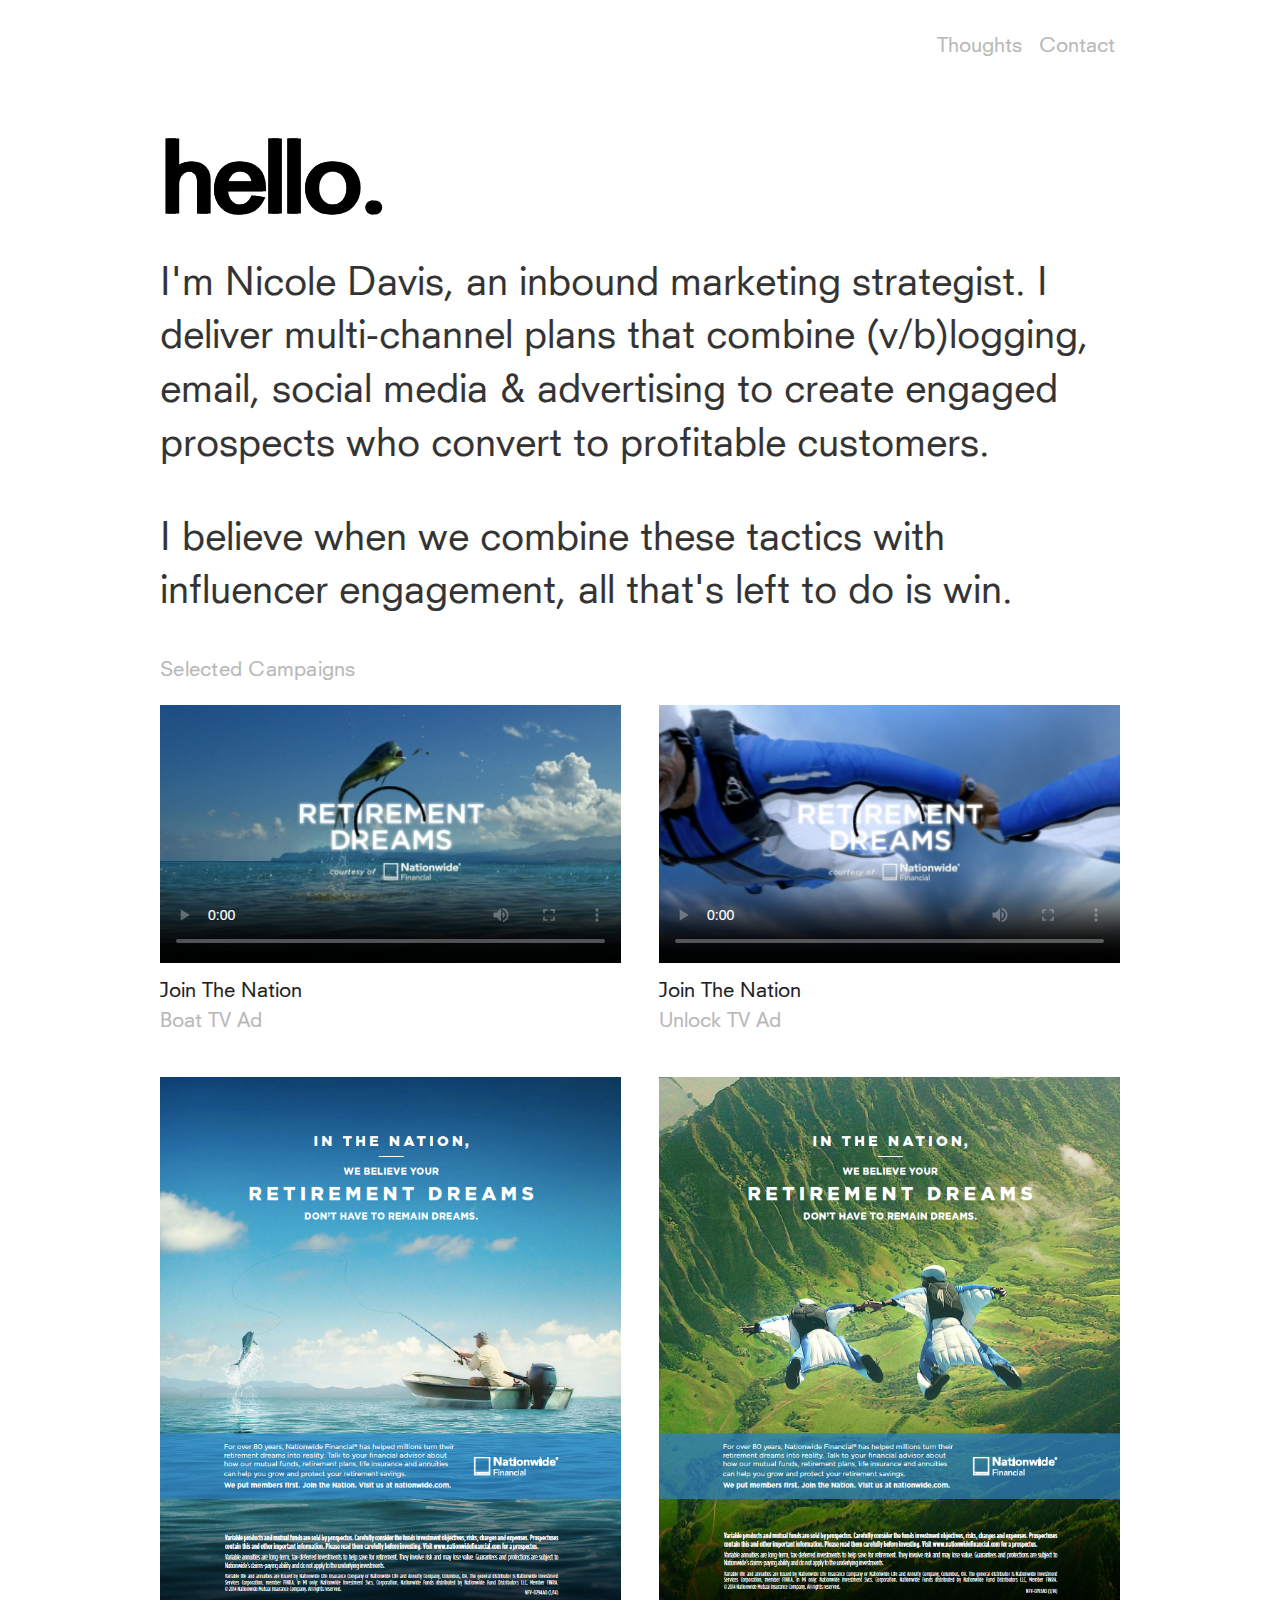
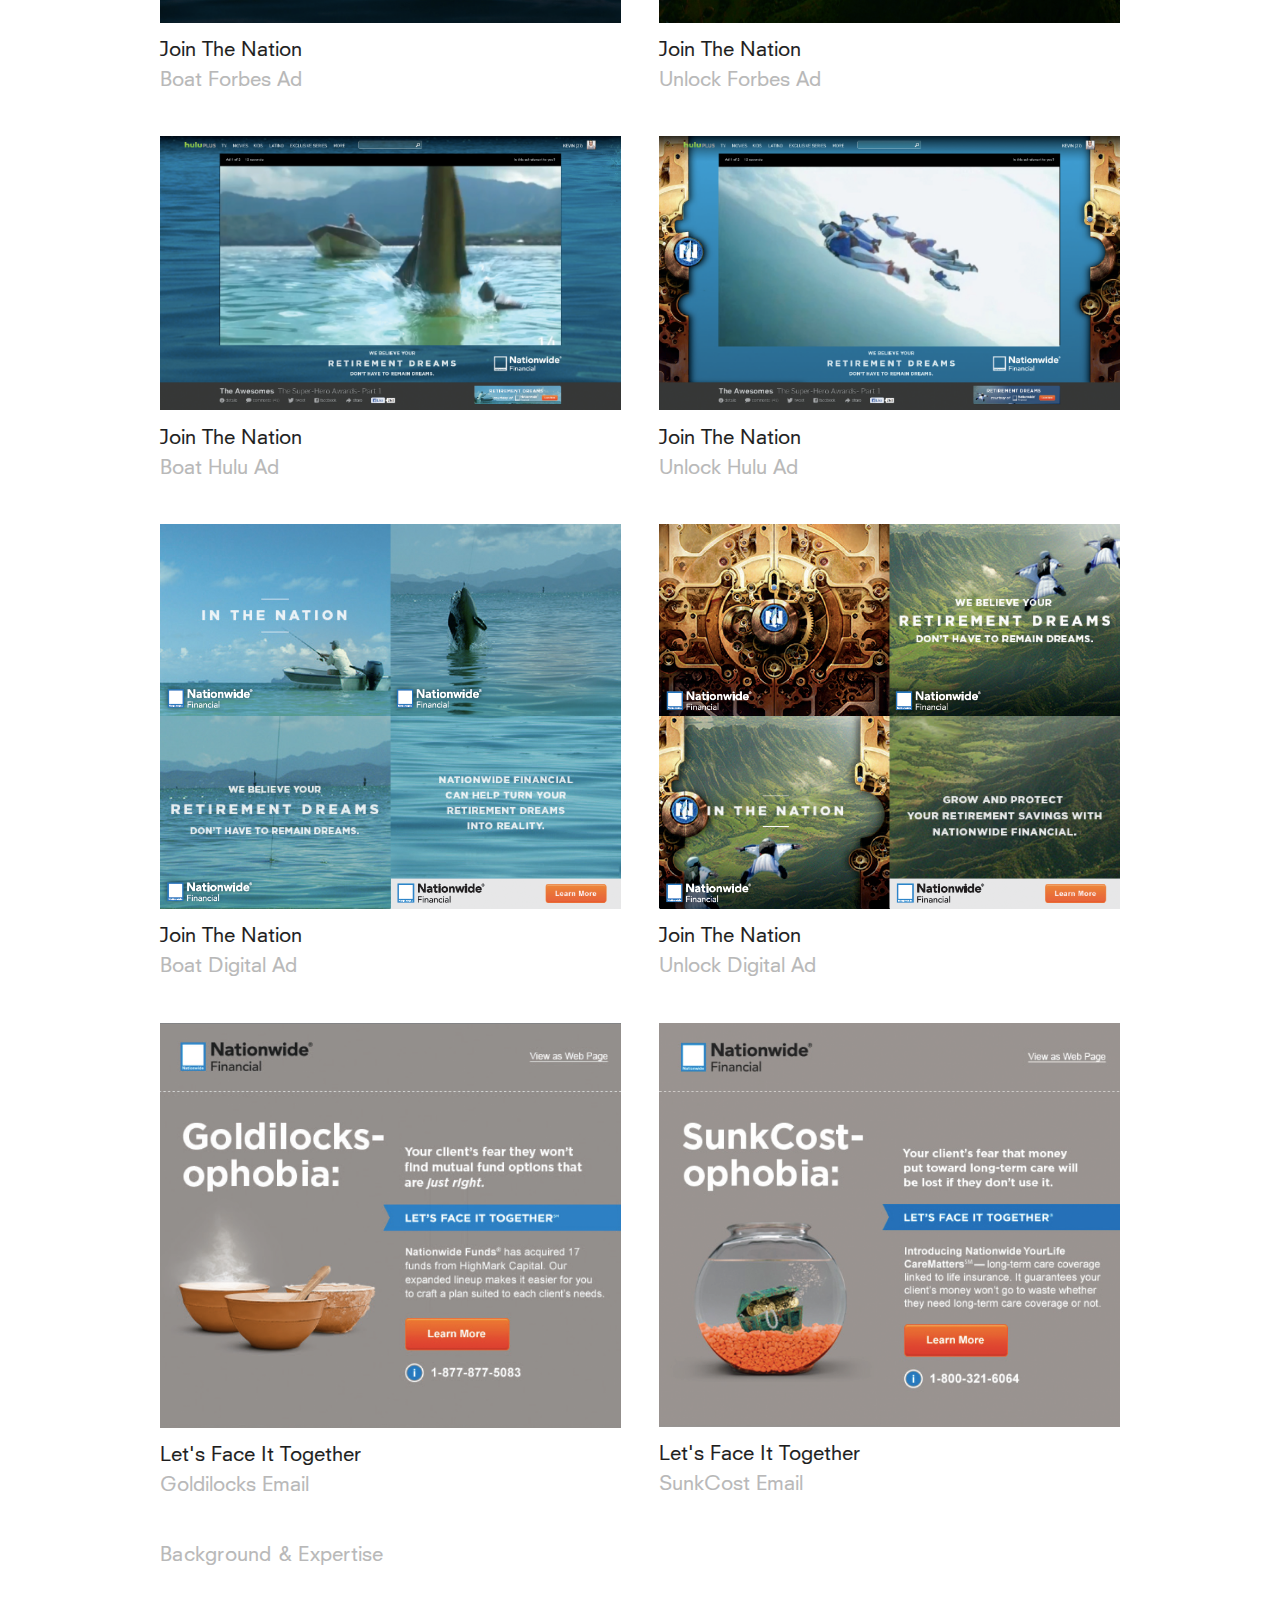
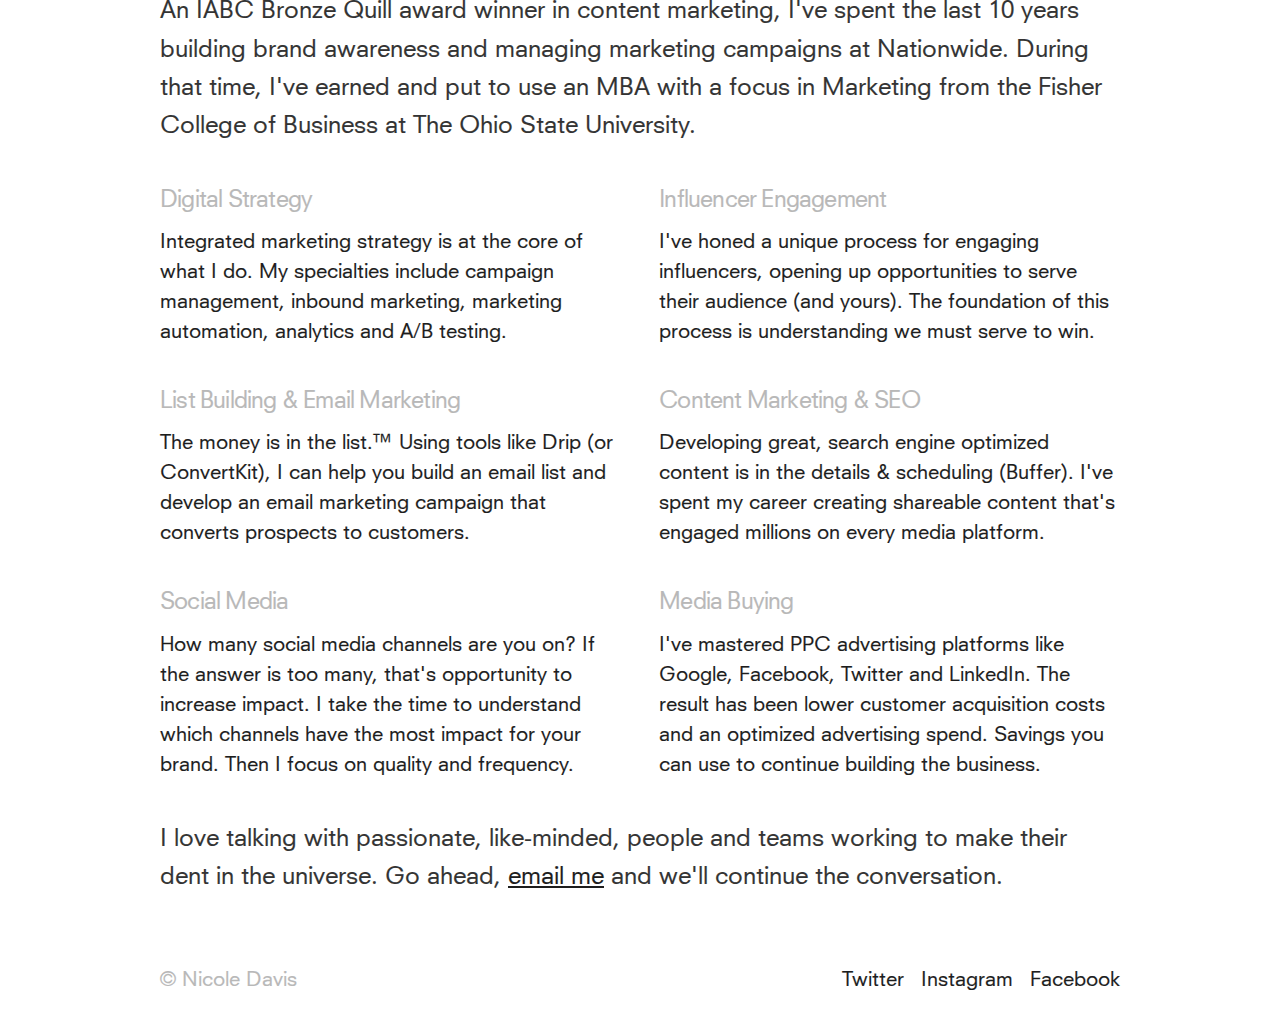
==== index.html @ c943b838 "refactor" ====
<!DOCTYPE html>
<html lang="en">
<head>
  <meta charset="utf-8">
  <title>Inbound Marketing Strategist</title>
  <meta name="description" content="Inbound Marketing Specialist">
  <meta name="author" content="Nicole Davis">

  <meta name="viewport" content="width=device-width, initial-scale=1">

  <link rel="stylesheet" href="css/normalize.css">
  <link rel="stylesheet" href="css/skeleton.css">
  <link rel="stylesheet" href="css/custom.css">

  <link rel="icon" type="image/png" href="images/favicon.png">
</head>
<body>
  <header>
    <div class="container">
      <div class="row">
        <div class="eleven column">
            <ul>
              <li><a href="https://medium.com/@nicolefdavis" target="_blank">Thoughts</a></li>
              <li><a href="mailto:nicolefthomas@gmail.com?subject=Hello Nicole">Contact</a></li>
            </ul>
        </div>
      </div>
    </div>
  </header>

  <section class="hero">
    <div class="container">
      <div class="row">
        <div class="eleven column">
            <h1>hello.</h1>

            <p>I'm Nicole Davis, an inbound marketing strategist. I deliver multi-channel plans that combine (v/b)logging, email, social media & advertising to create engaged prospects who convert to profitable customers.</p>

            <p>I believe when we combine these tactics with influencer engagement, all that's left to do is win.</p>
        </div>
      </div>
    </div>
  </section>

  <section class="projects categories">
    <div class="container">
      <div class="row">
        <h2>Selected Campaigns</h2>

        <ul>
          <li class="one-half column category">
            <video class="u-max-full-width" controls poster="images/boat-15-hd-poster.png">
              <source src="images/boat-15-hd.mp4" type="video/mp4">
            </video>
            <span class="entity">Join The Nation</span>
            <span class="description">Boat TV Ad</span>
          </li>

          <li class="one-half column category">
            <video class="u-max-full-width" controls poster="images/unlock-30-hd-poster.png">
              <source src="images/unlock-30-hd.mp4" type="video/mp4">
            </video>
            <span class="entity">Join The Nation</span>
            <span class="description">Unlock TV Ad</span>
          </li>

          <li class="one-half column category" style="margin-left: 0;">
            <img class="u-max-full-width" src="images/boat-email.png"/>
            <span class="entity">Join The Nation</span>
            <span class="description">Boat Forbes Ad</span>
          </li>

          <li class="one-half column category">
            <img class="u-max-full-width" src="images/unlock-email.png"/>
            <span class="entity">Join The Nation</span>
            <span class="description">Unlock Forbes Ad</span>
          </li>

          <li class="one-half column category" style="margin-left: 0;">
            <img class="u-max-full-width" src="images/boat-hulu-skin.png"/>
            <span class="entity">Join The Nation</span>
            <span class="description">Boat Hulu Ad</span>
          </li>

          <li class="one-half column category">
            <img class="u-max-full-width" src="images/unlock-hulu-skin.png"/>
            <span class="entity">Join The Nation</span>
            <span class="description">Unlock Hulu Ad</span>
          </li>

          <li class="one-half column category" style="margin-left: 0;">
            <img class="u-max-full-width" src="images/boat-standard-digital.png"/>
            <span class="entity">Join The Nation</span>
            <span class="description">Boat Digital Ad</span>
          </li>

          <li class="one-half column category">
            <img class="u-max-full-width" src="images/unlock-standard-digital.png"/>
            <span class="entity">Join The Nation</span>
            <span class="description">Unlock Digital Ad</span>
          </li>

          <li class="one-half column category" style="margin-left: 0;">
            <img class="u-max-full-width" src="images/goldilocks-ophobia-email.png"/>
            <span class="entity">Let's Face It Together</span>
            <span class="description">Goldilocks Email</span>
          </li>

          <li class="one-half column category">
            <img class="u-max-full-width" src="images/sunkcost-ophobia-email.png"/>
            <span class="entity">Let's Face It Together</span>
            <span class="description">SunkCost Email</span>
          </li>
        </ul>
      </div>
    </div>
  </section>

  <section class="expertise">
    <div class="container">
      <div class="row background">
        <div class="eleven column">
          <h2>Background & Expertise</h2>
          <p>An IABC Bronze Quill award winner in content marketing, I've spent the last 10 years building brand awareness and managing marketing campaigns at Nationwide.
          During that time, I've earned and put to use an MBA with a focus in Marketing from the Fisher College of Business at The Ohio State University.</p>
        </div>
      </div>

      <div class="row">
        <div class="one-half column value">
          <h5 class="value-heading">Digital Strategy</h5>
          <p class="value-description">Integrated marketing strategy is at the core of what I do. My specialties include campaign management, inbound marketing, marketing automation, analytics and A/B testing.</p>
        </div>
        <div class="one-half column value">
          <h5 class="value-heading">Influencer Engagement</h5>
          <p class="value-description">I've honed a unique process for engaging influencers, opening up opportunities to serve their audience (and yours). The foundation of this process is understanding we must serve to win.</p>
        </div>
      </div>

      <div class="row">
        <div class="one-half column value">
          <h5 class="value-heading">List Building & Email Marketing</h5>
          <p class="value-description">The money is in the list.™ Using tools like  Drip (or ConvertKit), I can help you build an email list and develop an email marketing campaign that converts prospects to customers.</p>
        </div>
        <div class="one-half column value">
          <h5 class="value-heading">Content Marketing & SEO</h5>
          <p class="value-description">Developing great, search engine optimized content is in the details & scheduling (Buffer). I've spent my career creating shareable content that's engaged millions on every media platform.</p>
        </div>
      </div>

      <div class="row">
        <div class="one-half column value">
          <h5 class="value-heading">Social Media</h5>
          <p class="value-description">How many social media channels are you on? If the answer is too many, that's opportunity to increase impact. I take the time to understand which channels have the most impact for your brand. Then I focus on quality and frequency.</p>
        </div>
        <div class="one-half column value">
          <h5 class="value-heading">Media Buying</h5>
          <p class="value-description">I've mastered PPC advertising platforms like Google, Facebook, Twitter and LinkedIn. The result has been lower customer acquisition costs and an optimized advertising spend. Savings you can use to continue building the business.</p>
        </div>
      </div>

      <div class="row">
        <div class="eleven column">
          <p>I love talking with passionate, like-minded, people and teams working to make their dent in the universe.
          Go ahead, <a href="mailto:nicolefthomas@gmail.com?subject=Hello Nicole">email me</a> and we'll continue the conversation.</p>
        </div>
      </div>
    </div>
  </section>

  <footer>
    <div class="container">
      <div class="row">
        <div class="eleven column">
          <ul class="social">
            <li><a href="https://twitter.com/nicolefdavis" target="_blank">Twitter</a></li>
            <li><a href="https://www.instagram.com/nicolefdavis" target="_blank">Instagram</a></li>
            <li><a href="https://www.facebook.com/nicfdavis" target="_blank">Facebook</a></li>
            <li class="copyright">© Nicole Davis</li>
          </ul>
        </div>
      </div>
    </div>
  </footer>

  <script type='text/javascript'> var _d_site = _d_site || 'B40E96A6BDC619F9137E4A64'; </script>
  <script src='//widget.privy.com/assets/widget.js'></script>
</body>
</html>
---- css/skeleton.css ----
/*
* Skeleton V2.0.4
* Copyright 2014, Dave Gamache
* www.getskeleton.com
* Free to use under the MIT license.
* http://www.opensource.org/licenses/mit-license.php
* 12/29/2014
*/


/* Table of contents
––––––––––––––––––––––––––––––––––––––––––––––––––
- Grid
- Base Styles
- Typography
- Links
- Buttons
- Forms
- Lists
- Code
- Tables
- Spacing
- Utilities
- Clearing
- Media Queries
*/


/* Grid
–––––––––––––––––––––––––––––––––––––––––––––––––– */
.container {
  position: relative;
  width: 100%;
  max-width: 960px;
  margin: 0 auto;
  padding: 0 20px;
  box-sizing: border-box; }
.column,
.columns {
  width: 100%;
  float: left;
  box-sizing: border-box; }

/* For devices larger than 400px */
@media (min-width: 400px) {
  .container {
    width: 85%;
    padding: 0; }
}

/* For devices larger than 550px */
@media (min-width: 550px) {
  .container {
    width: 80%; }
  .column,
  .columns {
    margin-left: 4%; }
  .column:first-child,
  .columns:first-child {
    margin-left: 0; }

  .one.column,
  .one.columns                    { width: 4.66666666667%; }
  .two.columns                    { width: 13.3333333333%; }
  .three.columns                  { width: 22%;            }
  .four.columns                   { width: 30.6666666667%; }
  .five.columns                   { width: 39.3333333333%; }
  .six.columns                    { width: 48%;            }
  .seven.columns                  { width: 56.6666666667%; }
  .eight.columns                  { width: 65.3333333333%; }
  .nine.columns                   { width: 74.0%;          }
  .ten.columns                    { width: 82.6666666667%; }
  .eleven.columns                 { width: 91.3333333333%; }
  .twelve.columns                 { width: 100%; margin-left: 0; }

  .one-third.column               { width: 30.6666666667%; }
  .two-thirds.column              { width: 65.3333333333%; }

  .one-half.column                { width: 48%; }

  /* Offsets */
  .offset-by-one.column,
  .offset-by-one.columns          { margin-left: 8.66666666667%; }
  .offset-by-two.column,
  .offset-by-two.columns          { margin-left: 17.3333333333%; }
  .offset-by-three.column,
  .offset-by-three.columns        { margin-left: 26%;            }
  .offset-by-four.column,
  .offset-by-four.columns         { margin-left: 34.6666666667%; }
  .offset-by-five.column,
  .offset-by-five.columns         { margin-left: 43.3333333333%; }
  .offset-by-six.column,
  .offset-by-six.columns          { margin-left: 52%;            }
  .offset-by-seven.column,
  .offset-by-seven.columns        { margin-left: 60.6666666667%; }
  .offset-by-eight.column,
  .offset-by-eight.columns        { margin-left: 69.3333333333%; }
  .offset-by-nine.column,
  .offset-by-nine.columns         { margin-left: 78.0%;          }
  .offset-by-ten.column,
  .offset-by-ten.columns          { margin-left: 86.6666666667%; }
  .offset-by-eleven.column,
  .offset-by-eleven.columns       { margin-left: 95.3333333333%; }

  .offset-by-one-third.column,
  .offset-by-one-third.columns    { margin-left: 34.6666666667%; }
  .offset-by-two-thirds.column,
  .offset-by-two-thirds.columns   { margin-left: 69.3333333333%; }

  .offset-by-one-half.column,
  .offset-by-one-half.columns     { margin-left: 52%; }

}


/* Base Styles
–––––––––––––––––––––––––––––––––––––––––––––––––– */
/* NOTE
html is set to 62.5% so that all the REM measurements throughout Skeleton
are based on 10px sizing. So basically 1.5rem = 15px :) */
html {
  font-size: 62.5%; }
body {
  font-size: 1.5em; /* currently ems cause chrome bug misinterpreting rems on body element */
  line-height: 1.6;
  font-weight: 400;
  font-family: "Raleway", "HelveticaNeue", "Helvetica Neue", Helvetica, Arial, sans-serif;
  color: #222; }


/* Typography
–––––––––––––––––––––––––––––––––––––––––––––––––– */
h1, h2, h3, h4, h5, h6 {
  margin-top: 0;
  margin-bottom: 2rem;
  font-weight: 300; }
h1 { font-size: 4.0rem; line-height: 1.2;  letter-spacing: -.1rem;}
h2 { font-size: 3.6rem; line-height: 1.25; letter-spacing: -.1rem; }
h3 { font-size: 3.0rem; line-height: 1.3;  letter-spacing: -.1rem; }
h4 { font-size: 2.4rem; line-height: 1.35; letter-spacing: -.08rem; }
h5 { font-size: 1.8rem; line-height: 1.5;  letter-spacing: -.05rem; }
h6 { font-size: 1.5rem; line-height: 1.6;  letter-spacing: 0; }

/* Larger than phablet */
@media (min-width: 550px) {
  h1 { font-size: 5.0rem; }
  h2 { font-size: 4.2rem; }
  h3 { font-size: 3.6rem; }
  h4 { font-size: 3.0rem; }
  h5 { font-size: 2.4rem; }
  h6 { font-size: 1.5rem; }
}

p {
  margin-top: 0; }


/* Links
–––––––––––––––––––––––––––––––––––––––––––––––––– */
a {
  color: #1EAEDB; }
a:hover {
  color: #0FA0CE; }


/* Buttons
–––––––––––––––––––––––––––––––––––––––––––––––––– */
.button,
button,
input[type="submit"],
input[type="reset"],
input[type="button"] {
  display: inline-block;
  height: 38px;
  padding: 0 30px;
  color: #555;
  text-align: center;
  font-size: 11px;
  font-weight: 600;
  line-height: 38px;
  letter-spacing: .1rem;
  text-transform: uppercase;
  text-decoration: none;
  white-space: nowrap;
  background-color: transparent;
  border-radius: 4px;
  border: 1px solid #bbb;
  cursor: pointer;
  box-sizing: border-box; }
.button:hover,
button:hover,
input[type="submit"]:hover,
input[type="reset"]:hover,
input[type="button"]:hover,
.button:focus,
button:focus,
input[type="submit"]:focus,
input[type="reset"]:focus,
input[type="button"]:focus {
  color: #333;
  border-color: #888;
  outline: 0; }
.button.button-primary,
button.button-primary,
input[type="submit"].button-primary,
input[type="reset"].button-primary,
input[type="button"].button-primary {
  color: #FFF;
  background-color: #33C3F0;
  border-color: #33C3F0; }
.button.button-primary:hover,
button.button-primary:hover,
input[type="submit"].button-primary:hover,
input[type="reset"].button-primary:hover,
input[type="button"].button-primary:hover,
.button.button-primary:focus,
button.button-primary:focus,
input[type="submit"].button-primary:focus,
input[type="reset"].button-primary:focus,
input[type="button"].button-primary:focus {
  color: #FFF;
  background-color: #1EAEDB;
  border-color: #1EAEDB; }


/* Forms
–––––––––––––––––––––––––––––––––––––––––––––––––– */
input[type="email"],
input[type="number"],
input[type="search"],
input[type="text"],
input[type="tel"],
input[type="url"],
input[type="password"],
textarea,
select {
  height: 38px;
  padding: 6px 10px; /* The 6px vertically centers text on FF, ignored by Webkit */
  background-color: #fff;
  border: 1px solid #D1D1D1;
  border-radius: 4px;
  box-shadow: none;
  box-sizing: border-box; }
/* Removes awkward default styles on some inputs for iOS */
input[type="email"],
input[type="number"],
input[type="search"],
input[type="text"],
input[type="tel"],
input[type="url"],
input[type="password"],
textarea {
  -webkit-appearance: none;
     -moz-appearance: none;
          appearance: none; }
textarea {
  min-height: 65px;
  padding-top: 6px;
  padding-bottom: 6px; }
input[type="email"]:focus,
input[type="number"]:focus,
input[type="search"]:focus,
input[type="text"]:focus,
input[type="tel"]:focus,
input[type="url"]:focus,
input[type="password"]:focus,
textarea:focus,
select:focus {
  border: 1px solid #33C3F0;
  outline: 0; }
label,
legend {
  display: block;
  margin-bottom: .5rem;
  font-weight: 600; }
fieldset {
  padding: 0;
  border-width: 0; }
input[type="checkbox"],
input[type="radio"] {
  display: inline; }
label > .label-body {
  display: inline-block;
  margin-left: .5rem;
  font-weight: normal; }


/* Lists
–––––––––––––––––––––––––––––––––––––––––––––––––– */
ul {
  list-style: circle inside; }
ol {
  list-style: decimal inside; }
ol, ul {
  padding-left: 0;
  margin-top: 0; }
ul ul,
ul ol,
ol ol,
ol ul {
  margin: 1.5rem 0 1.5rem 3rem;
  font-size: 90%; }
li {
  margin-bottom: 1rem; }


/* Code
–––––––––––––––––––––––––––––––––––––––––––––––––– */
code {
  padding: .2rem .5rem;
  margin: 0 .2rem;
  font-size: 90%;
  white-space: nowrap;
  background: #F1F1F1;
  border: 1px solid #E1E1E1;
  border-radius: 4px; }
pre > code {
  display: block;
  padding: 1rem 1.5rem;
  white-space: pre; }


/* Tables
–––––––––––––––––––––––––––––––––––––––––––––––––– */
th,
td {
  padding: 12px 15px;
  text-align: left;
  border-bottom: 1px solid #E1E1E1; }
th:first-child,
td:first-child {
  padding-left: 0; }
th:last-child,
td:last-child {
  padding-right: 0; }


/* Spacing
–––––––––––––––––––––––––––––––––––––––––––––––––– */
button,
.button {
  margin-bottom: 1rem; }
input,
textarea,
select,
fieldset {
  margin-bottom: 1.5rem; }
pre,
blockquote,
dl,
figure,
table,
p,
ul,
ol,
form {
  margin-bottom: 2.5rem; }


/* Utilities
–––––––––––––––––––––––––––––––––––––––––––––––––– */
.u-full-width {
  width: 100%;
  box-sizing: border-box; }
.u-max-full-width {
  max-width: 100%;
  box-sizing: border-box; }
.u-pull-right {
  float: right; }
.u-pull-left {
  float: left; }


/* Misc
–––––––––––––––––––––––––––––––––––––––––––––––––– */
hr {
  margin-top: 3rem;
  margin-bottom: 3.5rem;
  border-width: 0;
  border-top: 1px solid #E1E1E1; }


/* Clearing
–––––––––––––––––––––––––––––––––––––––––––––––––– */

/* Self Clearing Goodness */
.container:after,
.row:after,
.u-cf {
  content: "";
  display: table;
  clear: both; }


/* Media Queries
–––––––––––––––––––––––––––––––––––––––––––––––––– */
/*
Note: The best way to structure the use of media queries is to create the queries
near the relevant code. For example, if you wanted to change the styles for buttons
on small devices, paste the mobile query code up in the buttons section and style it
there.
*/


/* Larger than mobile */
@media (min-width: 400px) {}

/* Larger than phablet (also point when grid becomes active) */
@media (min-width: 550px) {}

/* Larger than tablet */
@media (min-width: 750px) {}

/* Larger than desktop */
@media (min-width: 1000px) {}

/* Larger than Desktop HD */
@media (min-width: 1200px) {}
---- css/custom.css ----
@font-face {
    font-family:'NeuzeitSLTStd-Book';
    src: url('NeuzeitSLTStd-Book.eot');
    src: url('NeuzeitSLTStd-Book.eot?#iefix') format('embedded-opentype'),
        url('NeuzeitSLTStd-Book.woff') format('woff'),
        url('NeuzeitSLTStd-Book.ttf') format('truetype'),
        url('NeuzeitSLTStd-Book.otf') format('opentype'),
        url('NeuzeitSLTStd-Book.svg#NeuzeitSLTStd-Book') format('svg');
    font-weight: 400;
    font-style: normal;
    font-stretch: normal;
    unicode-range: U+0020-25CA;
}

html {
  font-size: 100%;

  -webkit-font-smoothing: antialiased;
  -webkit-text-stroke: .18px;
}

body {
  font-family: "NeuzeitSLTStd-Book", sans-serif, Helvetica, Arial;
  color: #333;
}

.hero p {
  font-size: 1.6em;
  font-weight: normal;
  line-height: 1.4;
}

.hero h1 {
  margin: 0;
  margin: 0.2em 0;

  font-size: 4em;
  font-weight: bold;
  color: #000;
  text-shadow: 3px 0 0 #000;
}

ul {
  list-style: none;
  padding: 0;
  margin: 0;
}

header {
  text-align: right;
}

header {
  margin: 1em 0;
}

footer {
  margin: 1em 0 1em 0;
}

header ul li,
footer ul li {
  display: inline-block;
  padding: 0 0.25em;
  color: #b8b8b8;
  font-size: 20px;
}

header ul li:first-child {
  padding-left: 0;
}

header a {
  color: #b8b8b8;
  text-decoration: none;
}

footer a {
  color: #1d1d1d;
  text-decoration: none;
}

header a:hover,
footer a:hover {
  color: #1d1d1d;
  text-decoration: none;
}

footer ul.social {
  text-align: right;
}

footer ul.social li.copyright {
  float: left;
  padding-left: 0;
  margin-top: 3.5px;
}

footer ul.social li:first-child {
  padding-left: 0;
}

footer ul.social li:nth-last-child(2) {
  padding-right: 0;
}

.projects {
  color: #1d1d1d;
}

h2 {
  color: #b8b8b8;
  font-size: 20px;
  letter-spacing: 0.25px;
  margin-bottom: 0;
  margin-bottom: 1.2em;
}

.projects li {
  margin-bottom: 1.8em;
}

.projects ul li .entity,
.projects ul li .description {
  font-size: 20px;
  line-height: 30px;
  display: block;
}

.projects ul li .description {
  color: #b8b8b8;
}

.value-heading {
  font-size: 22.5px;
  line-height: 30px;
  font-weight: 500;
  color: #1d1d1d;
  color: #b8b8b8;

  margin-bottom: 0;
  margin-bottom: 0.5em;
}

.value-description {
  font-size: 20px;
  line-height: 30px;
  color: #b8b8b8;
  color: #1d1d1d;
}

.expertise a,
.expertise a:hover {
  color: #1d1d1d;
  text-decoration: underline;
  font: normal;
}

/* tablet */
@media only screen and (max-width : 768px) {
  .hero h1 {
    font-size: 3em;
  }

  .hero p {
    font-size: 1.4em;
  }
}

@media only screen and (max-width : 500px) {
  header,
  footer ul.social {
    text-align: left;
  }
}

/* mobile */
@media only screen and (max-width : 465px) {
  .hero h1 {
    font-size: 2em;
    text-shadow: 1px 0 0 #000;
  }

  .hero p {
    font-size: 1em;
  }

  .expertise p {
    font-size: 0.8em;
  }
}
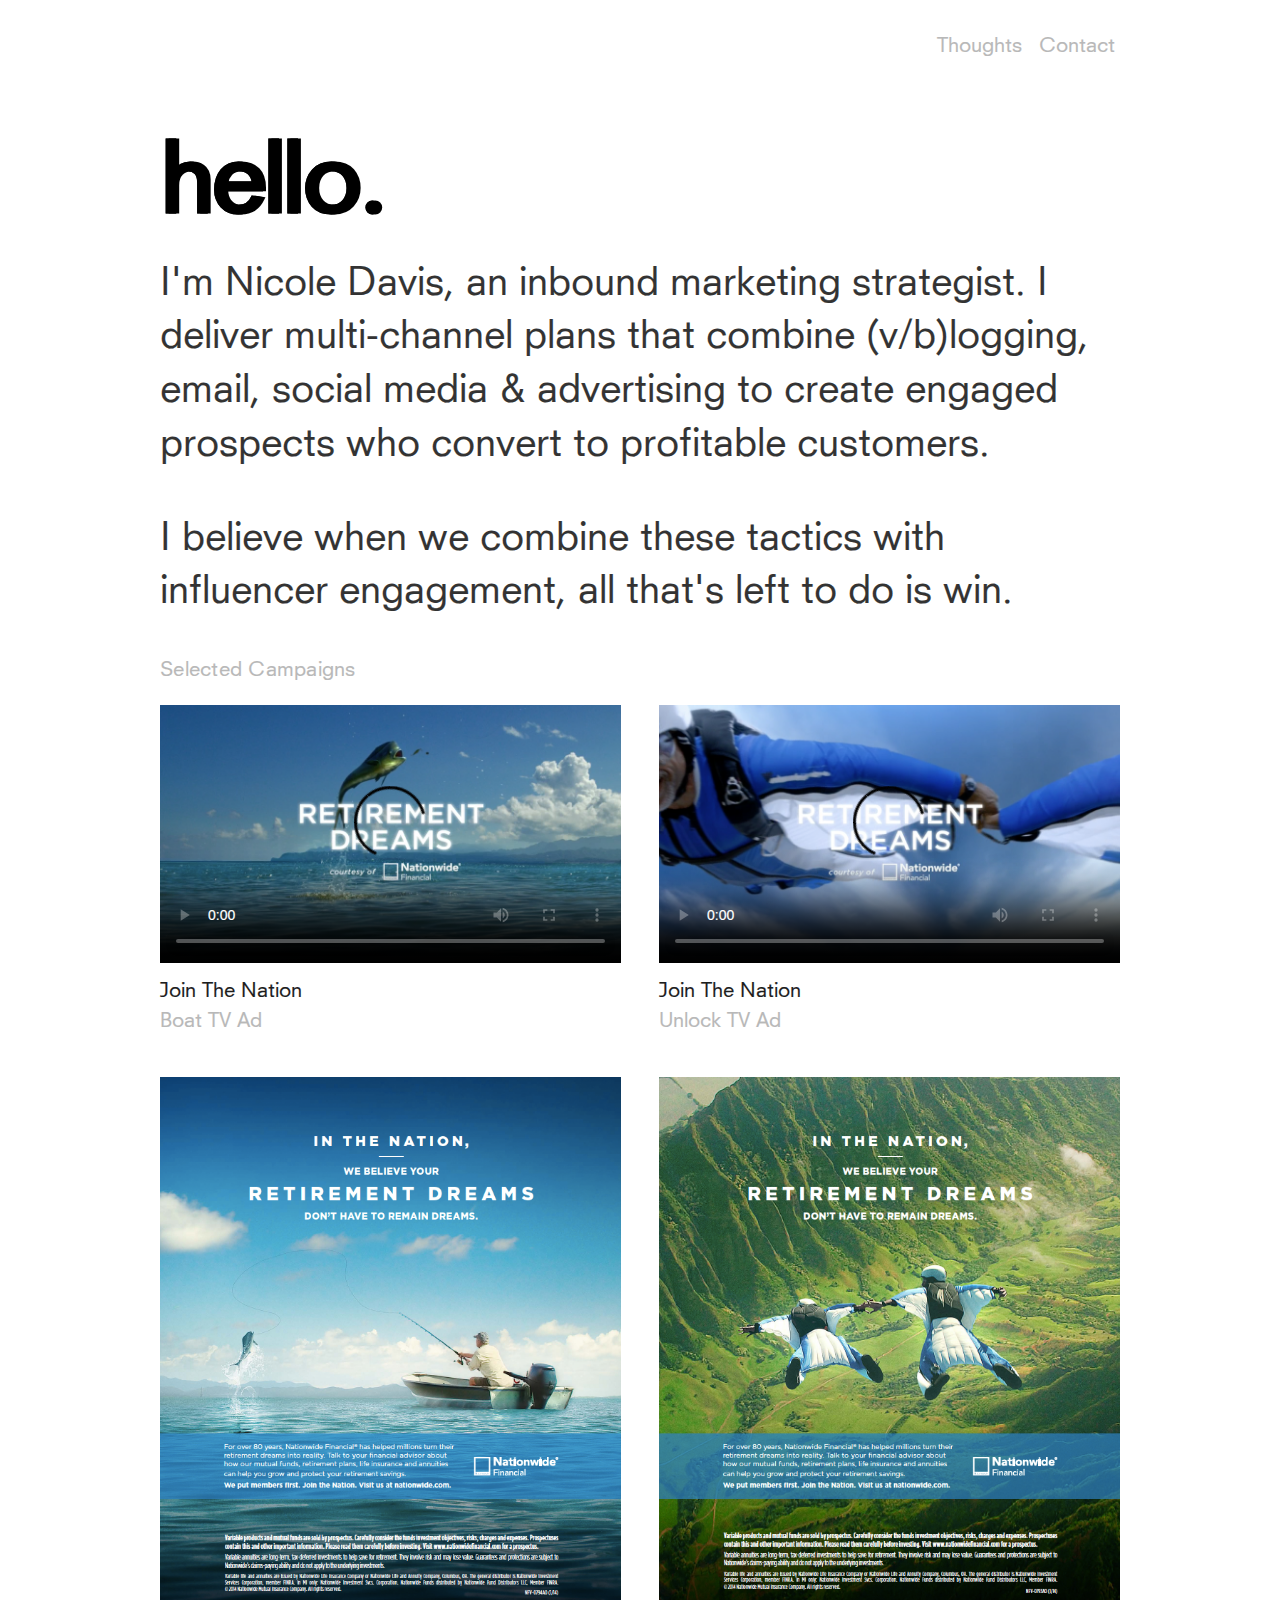
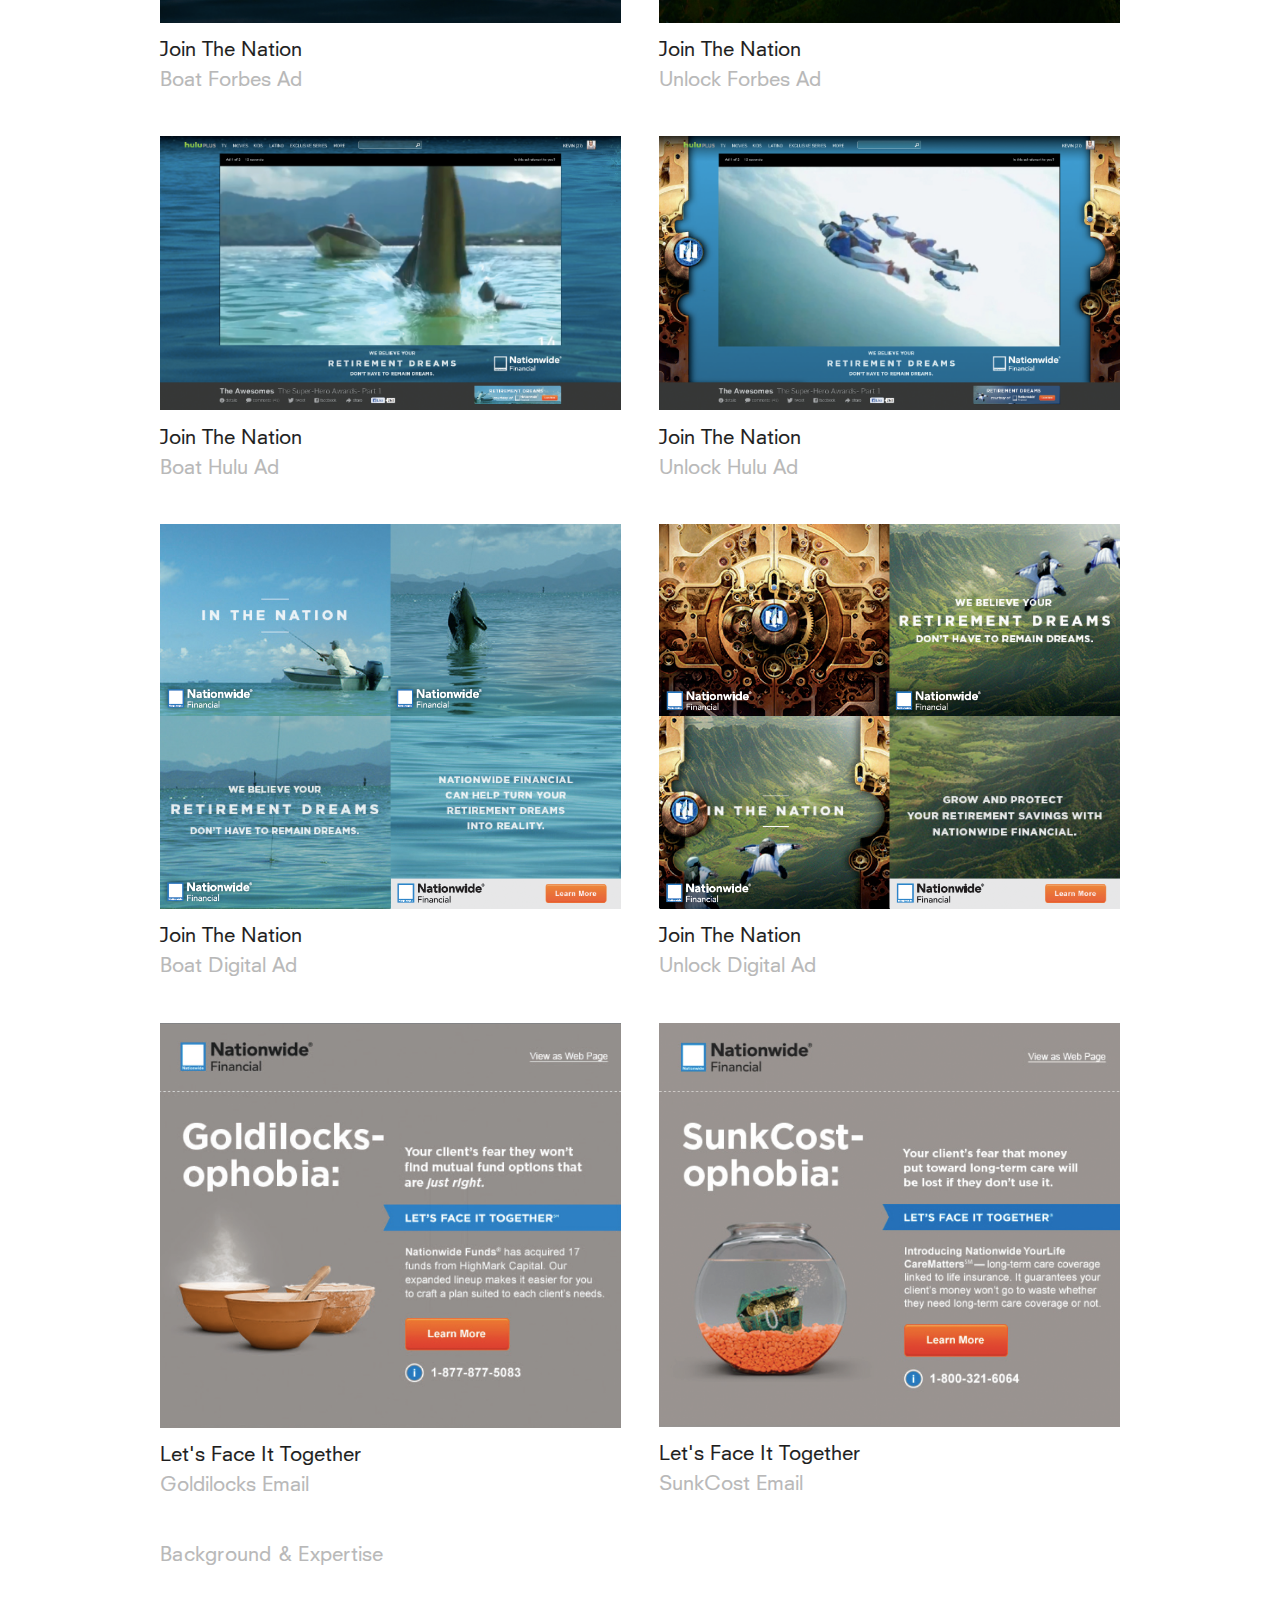
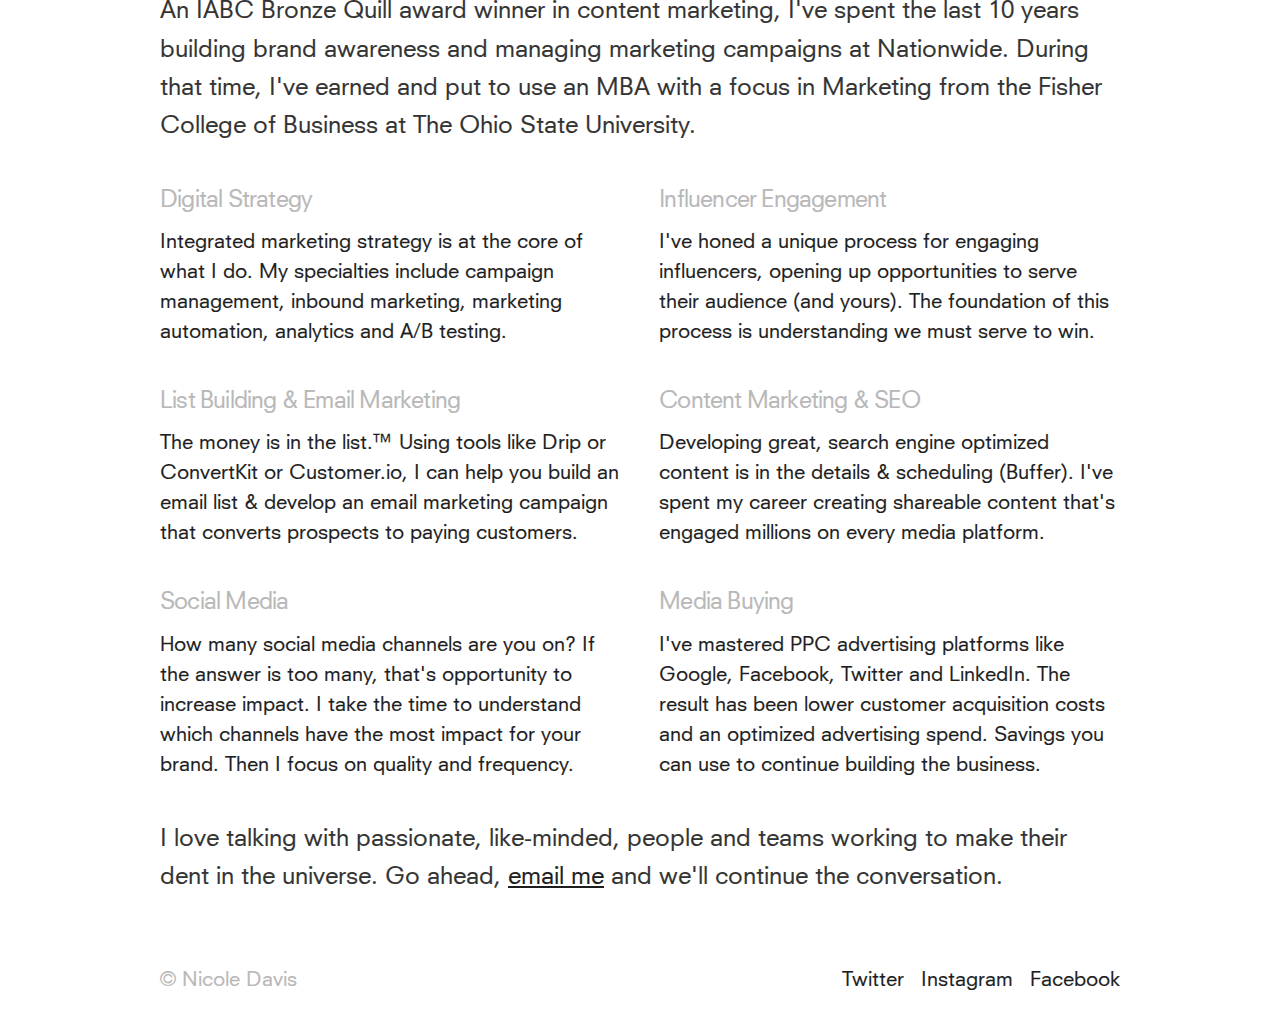
==== commit 7326472b: "update." ====
--- a/index.html
+++ b/index.html
@@ -140,7 +140,7 @@
       <div class="row">
         <div class="one-half column value">
           <h5 class="value-heading">List Building & Email Marketing</h5>
-          <p class="value-description">The money is in the list.™ Using tools like  Drip (or ConvertKit), I can help you build an email list and develop an email marketing campaign that converts prospects to customers.</p>
+          <p class="value-description">The money is in the list.™ Using tools like  Drip or ConvertKit or Customer.io, I can help you build an email list & develop an email marketing campaign that converts prospects to paying customers.</p>
         </div>
         <div class="one-half column value">
           <h5 class="value-heading">Content Marketing & SEO</h5>
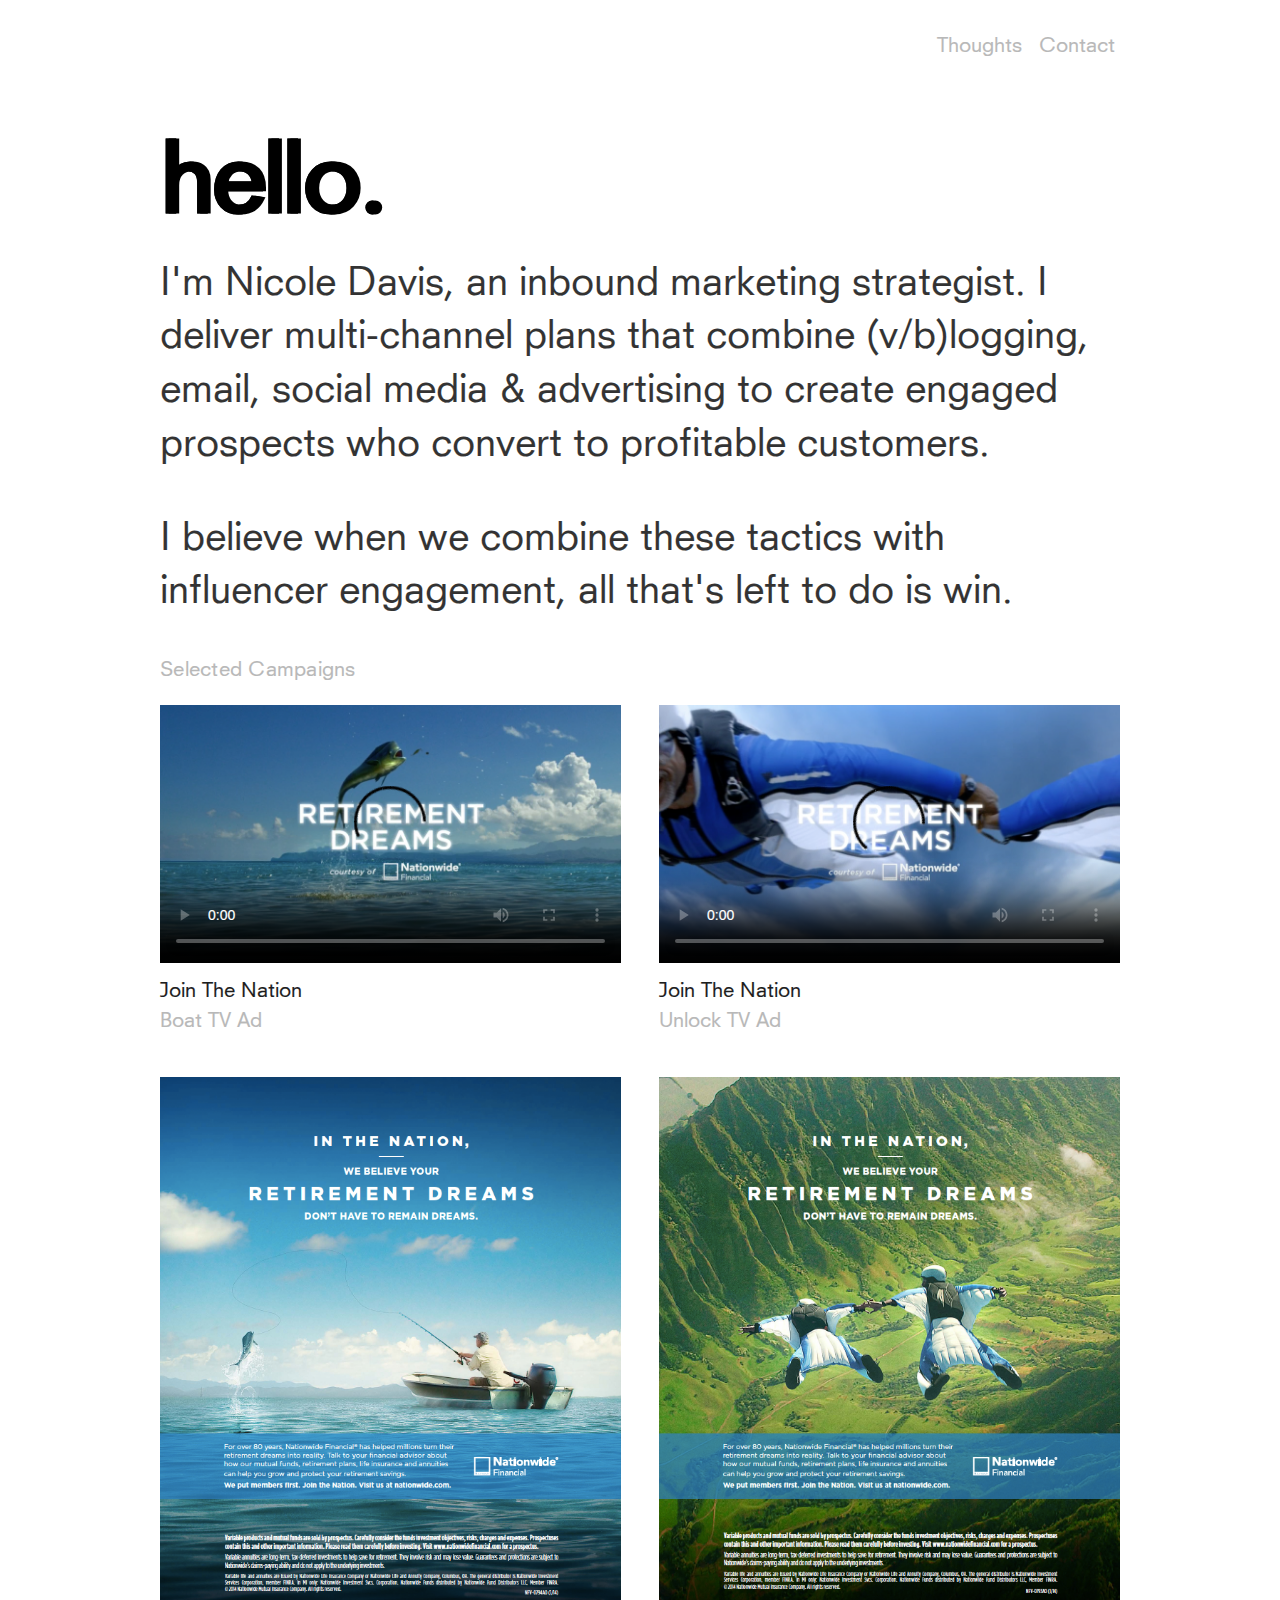
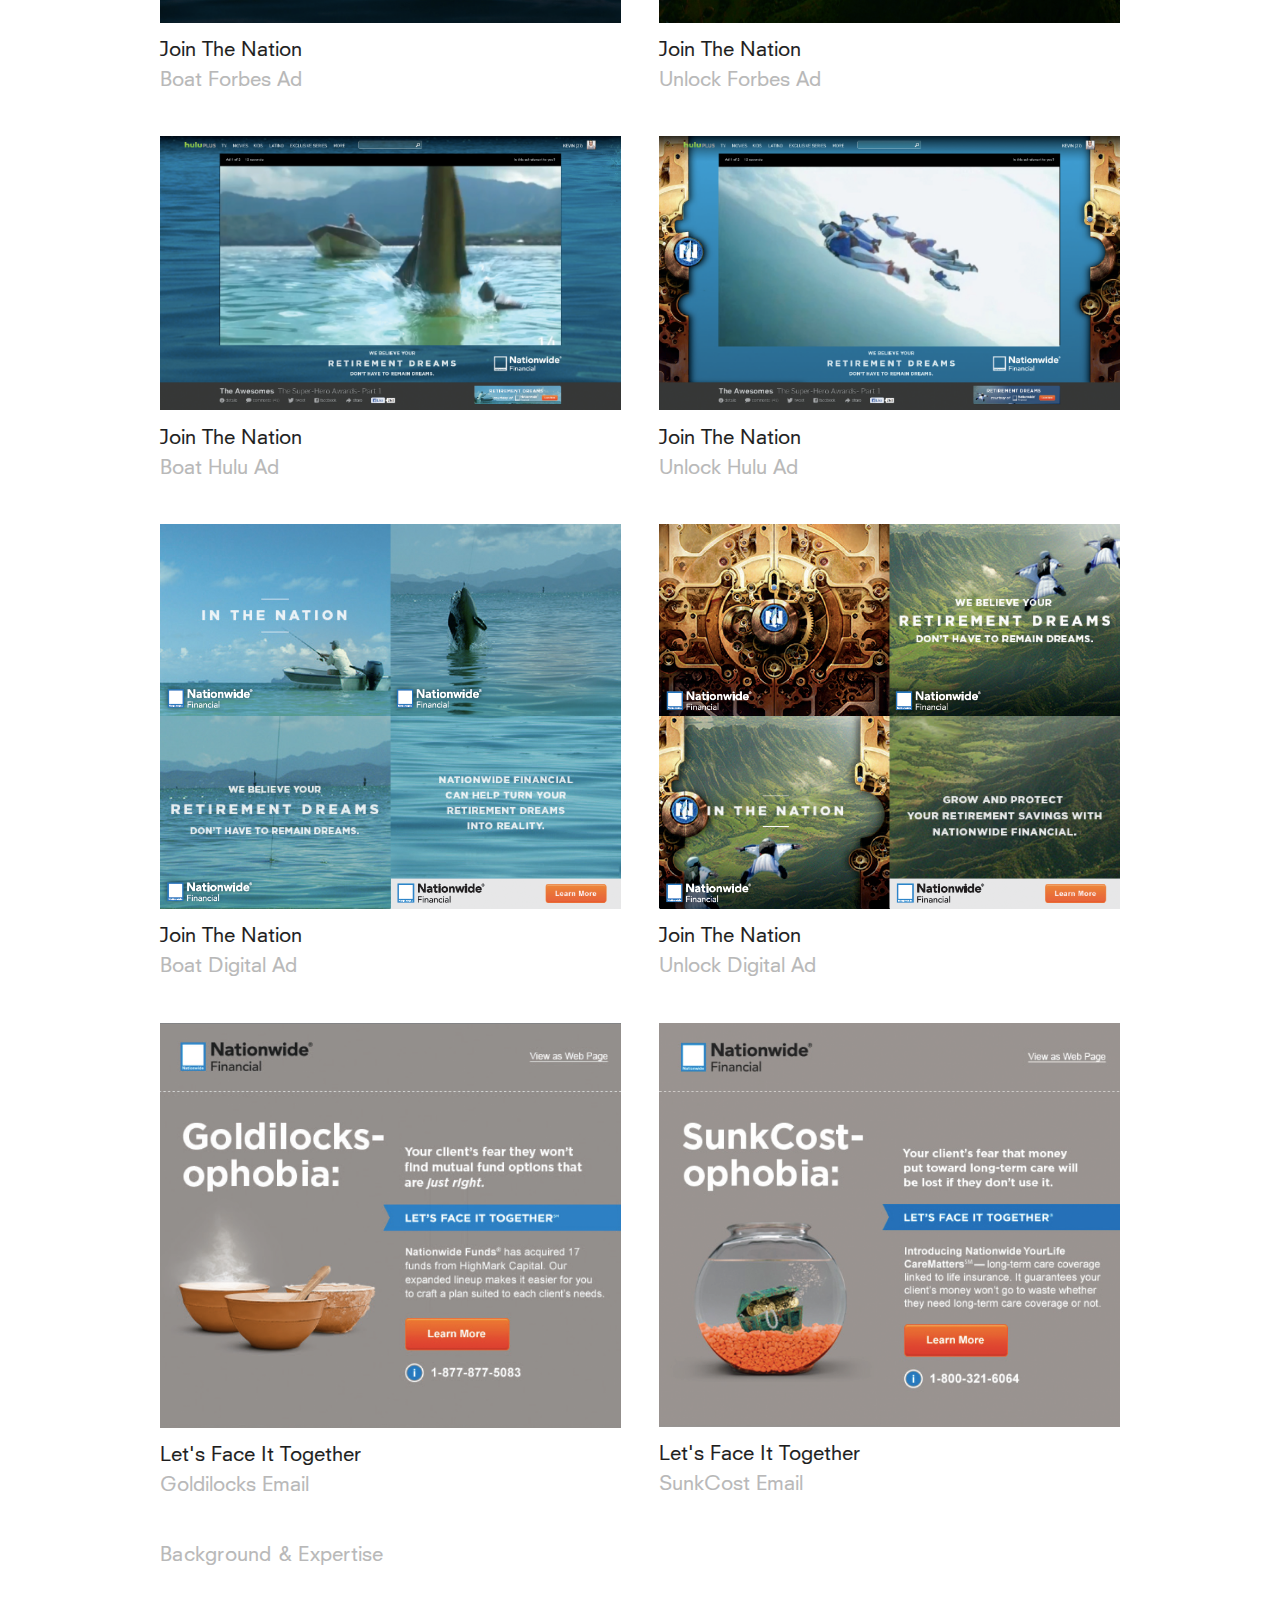
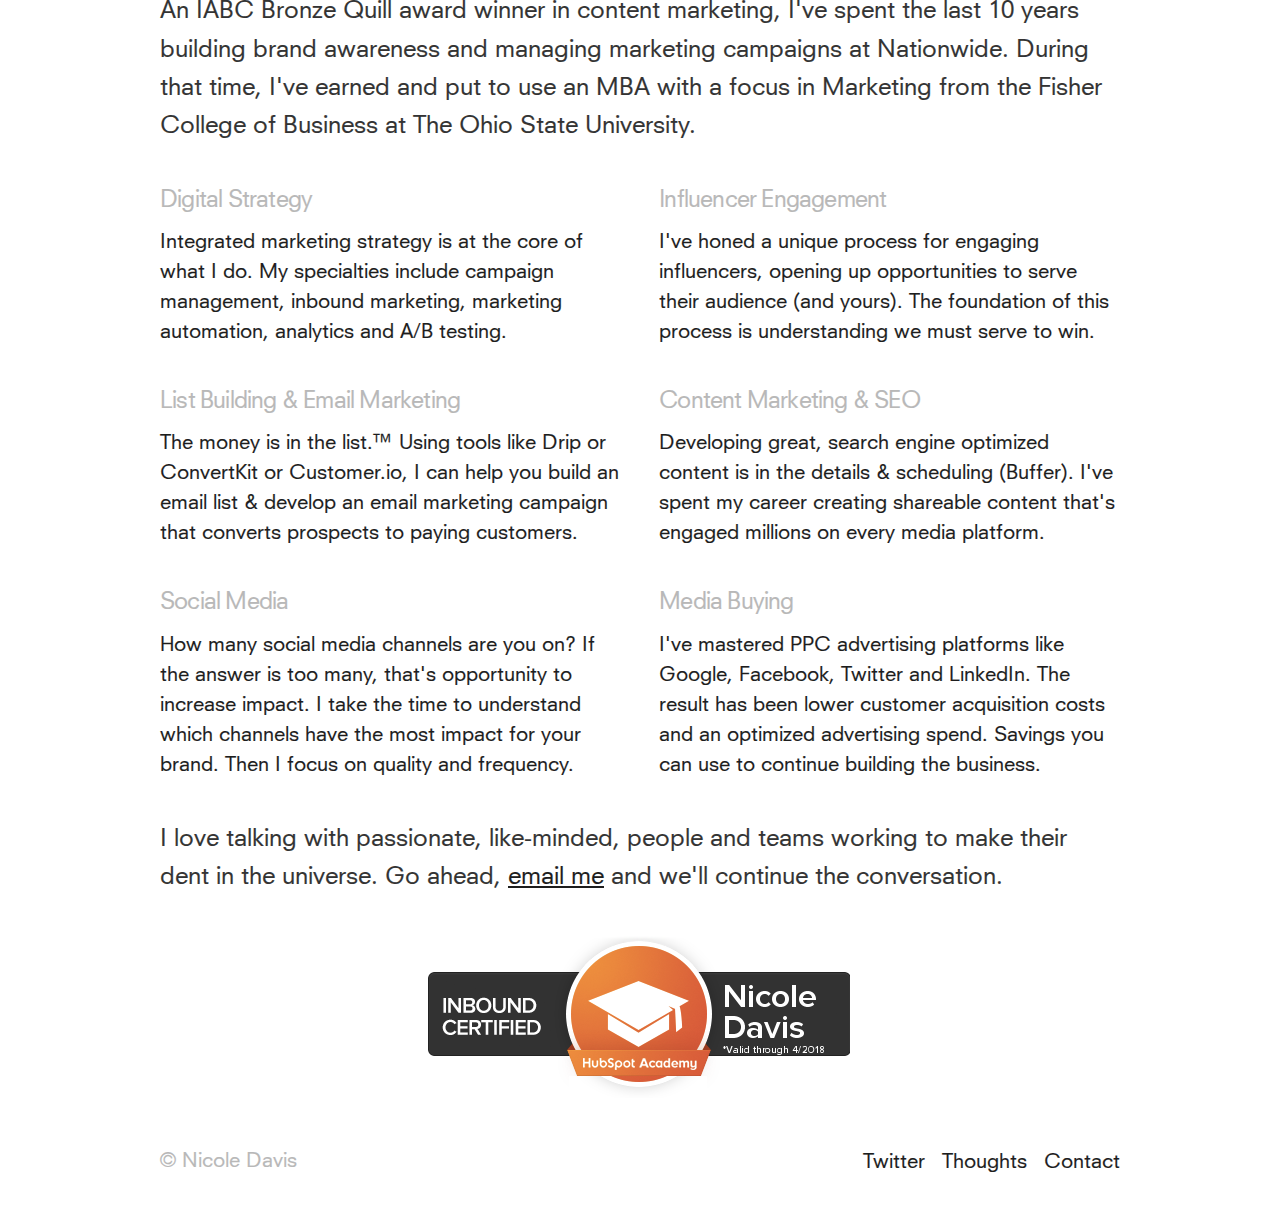
==== commit a305cb82: "Added certs." ====
--- a/index.html
+++ b/index.html
@@ -65,13 +65,13 @@
           </li>
 
           <li class="one-half column category" style="margin-left: 0;">
-            <img class="u-max-full-width" src="images/boat-email.png"/>
+            <img class="u-max-full-width" src="images/boat-print.png"/>
             <span class="entity">Join The Nation</span>
             <span class="description">Boat Forbes Ad</span>
           </li>
 
           <li class="one-half column category">
-            <img class="u-max-full-width" src="images/unlock-email.png"/>
+            <img class="u-max-full-width" src="images/unlock-print.png"/>
             <span class="entity">Join The Nation</span>
             <span class="description">Unlock Forbes Ad</span>
           </li>
@@ -168,14 +168,22 @@
     </div>
   </section>
 
+  <section class="certifications">
+    <div class="container">
+      <img class="u-max-full-width" src="images/inbound-cert-hubspot.png"/>
+    </div>
+  </section>
+
   <footer>
     <div class="container">
       <div class="row">
         <div class="eleven column">
           <ul class="social">
             <li><a href="https://twitter.com/nicolefdavis" target="_blank">Twitter</a></li>
-            <li><a href="https://www.instagram.com/nicolefdavis" target="_blank">Instagram</a></li>
-            <li><a href="https://www.facebook.com/nicfdavis" target="_blank">Facebook</a></li>
+            <li><a href="https://medium.com/@nicolefdavis" target="_blank">Thoughts</a></li>
+            <li><a href="mailto:nicolefthomas@gmail.com?subject=Hello Nicole">Contact</a></li>
+            <!--<li><a href="https://www.instagram.com/nicolefdavis" target="_blank">Instagram</a></li>
+            <li><a href="https://www.facebook.com/nicfdavis" target="_blank">Facebook</a></li>-->
             <li class="copyright">© Nicole Davis</li>
           </ul>
         </div>
--- a/css/custom.css
+++ b/css/custom.css
@@ -156,6 +156,10 @@
   font: normal;
 }
 
+.certifications {
+  text-align: center;
+}
+
 /* tablet */
 @media only screen and (max-width : 768px) {
   .hero h1 {
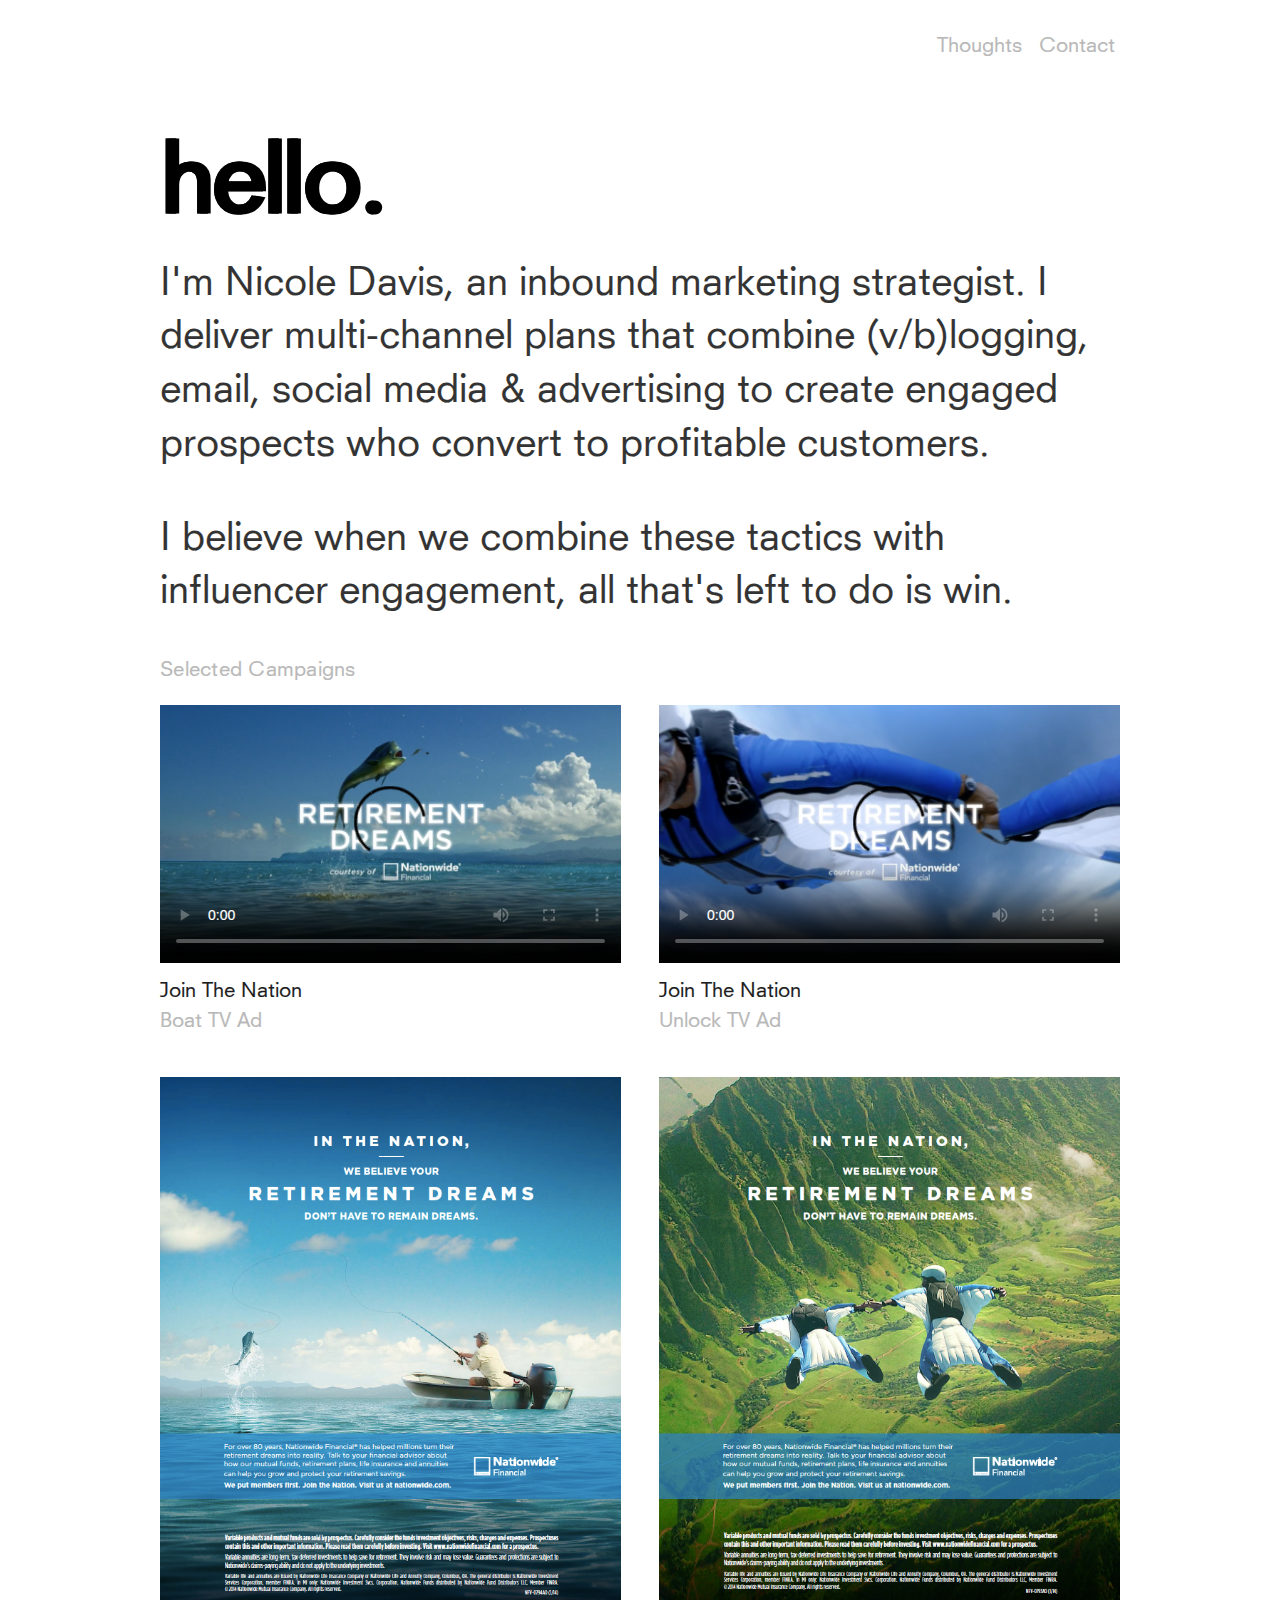
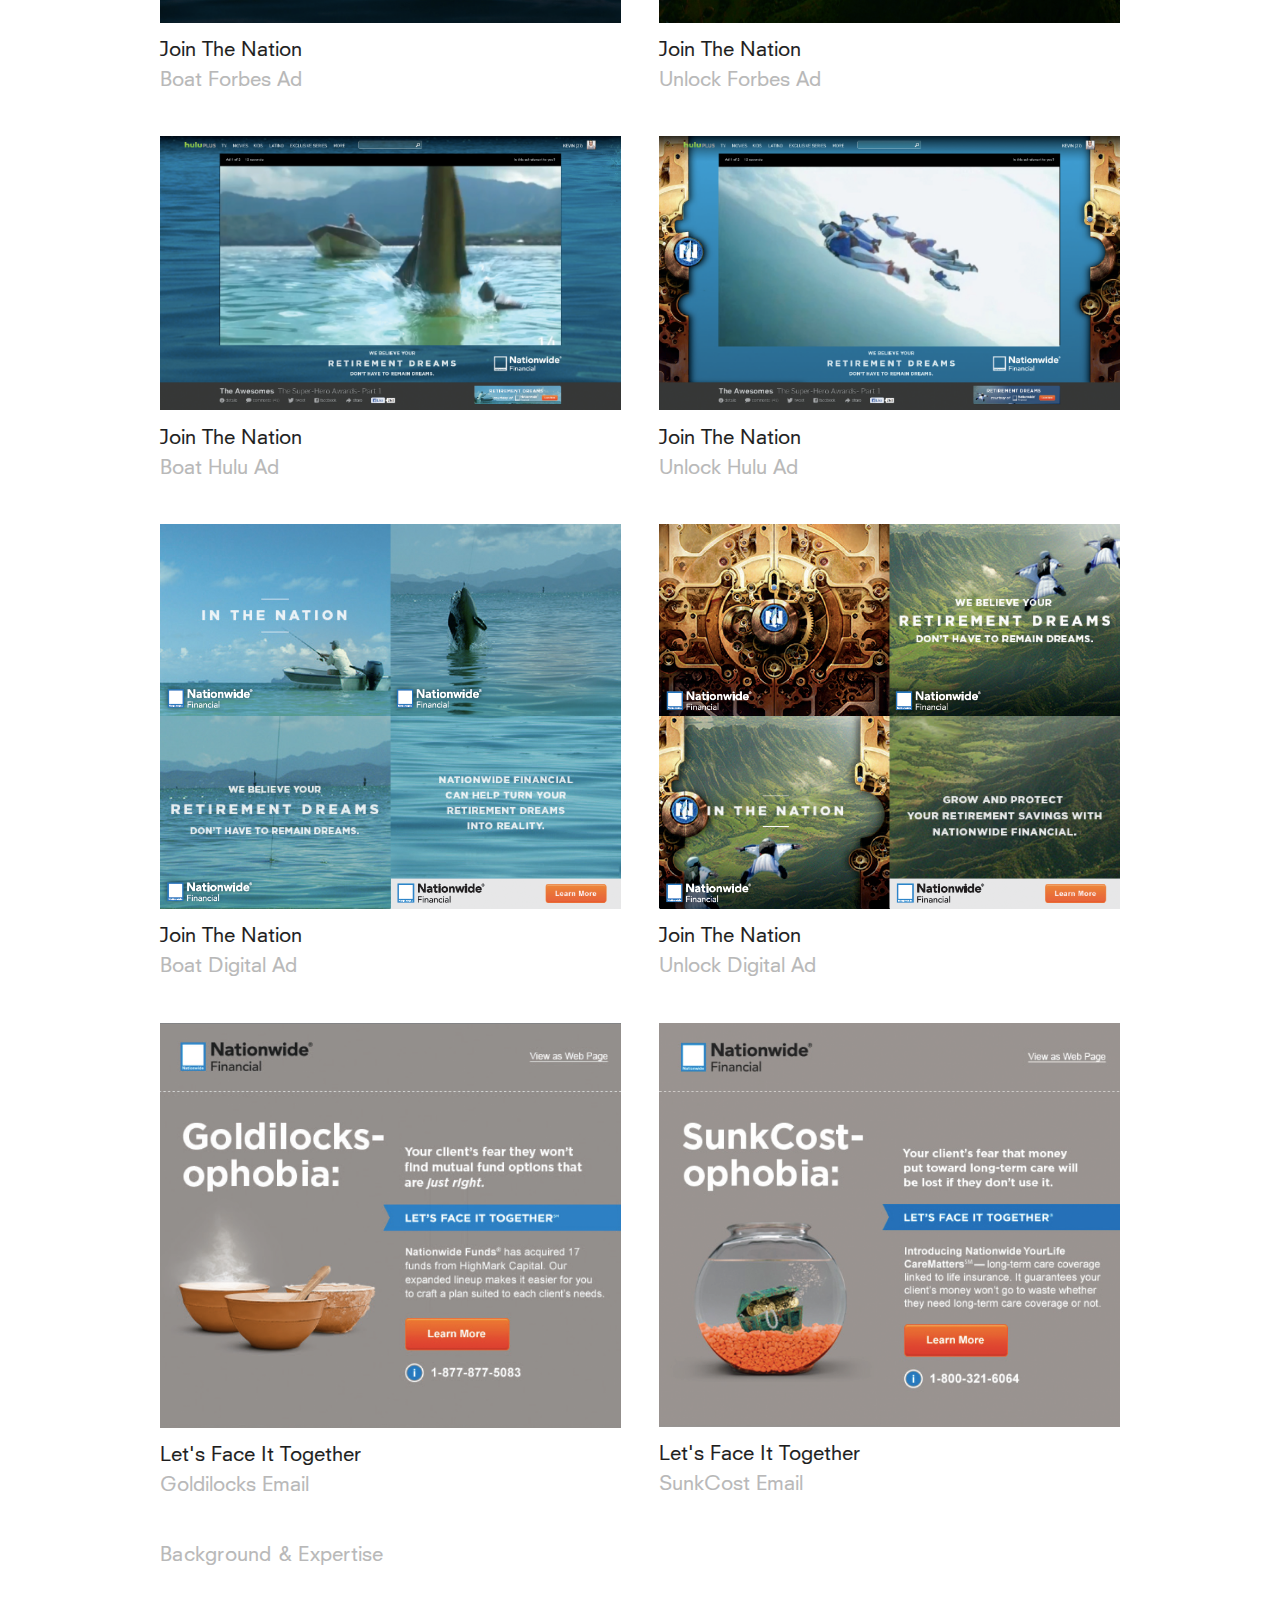
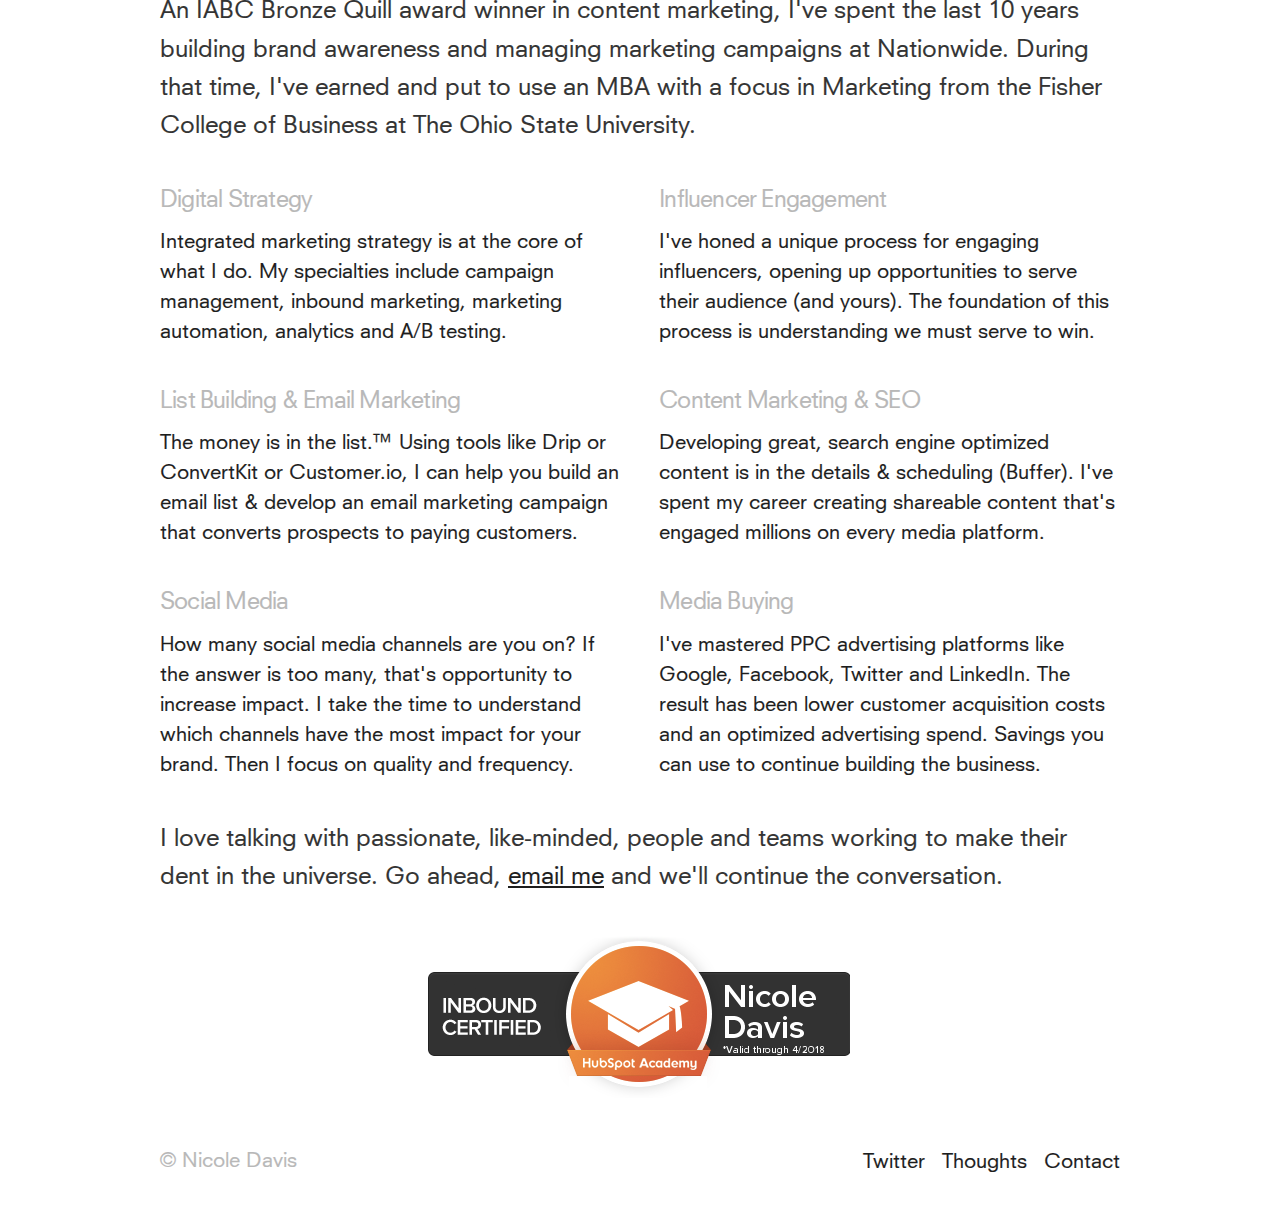
==== commit e2dd5595: "Updates" ====
--- a/index.html
+++ b/index.html
@@ -191,7 +191,7 @@
     </div>
   </footer>
 
-  <script type='text/javascript'> var _d_site = _d_site || 'B40E96A6BDC619F9137E4A64'; </script>
-  <script src='//widget.privy.com/assets/widget.js'></script>
+  <!--<script type='text/javascript'> var _d_site = _d_site || 'B40E96A6BDC619F9137E4A64'; </script>
+  <script src='//widget.privy.com/assets/widget.js'></script>-->
 </body>
 </html>
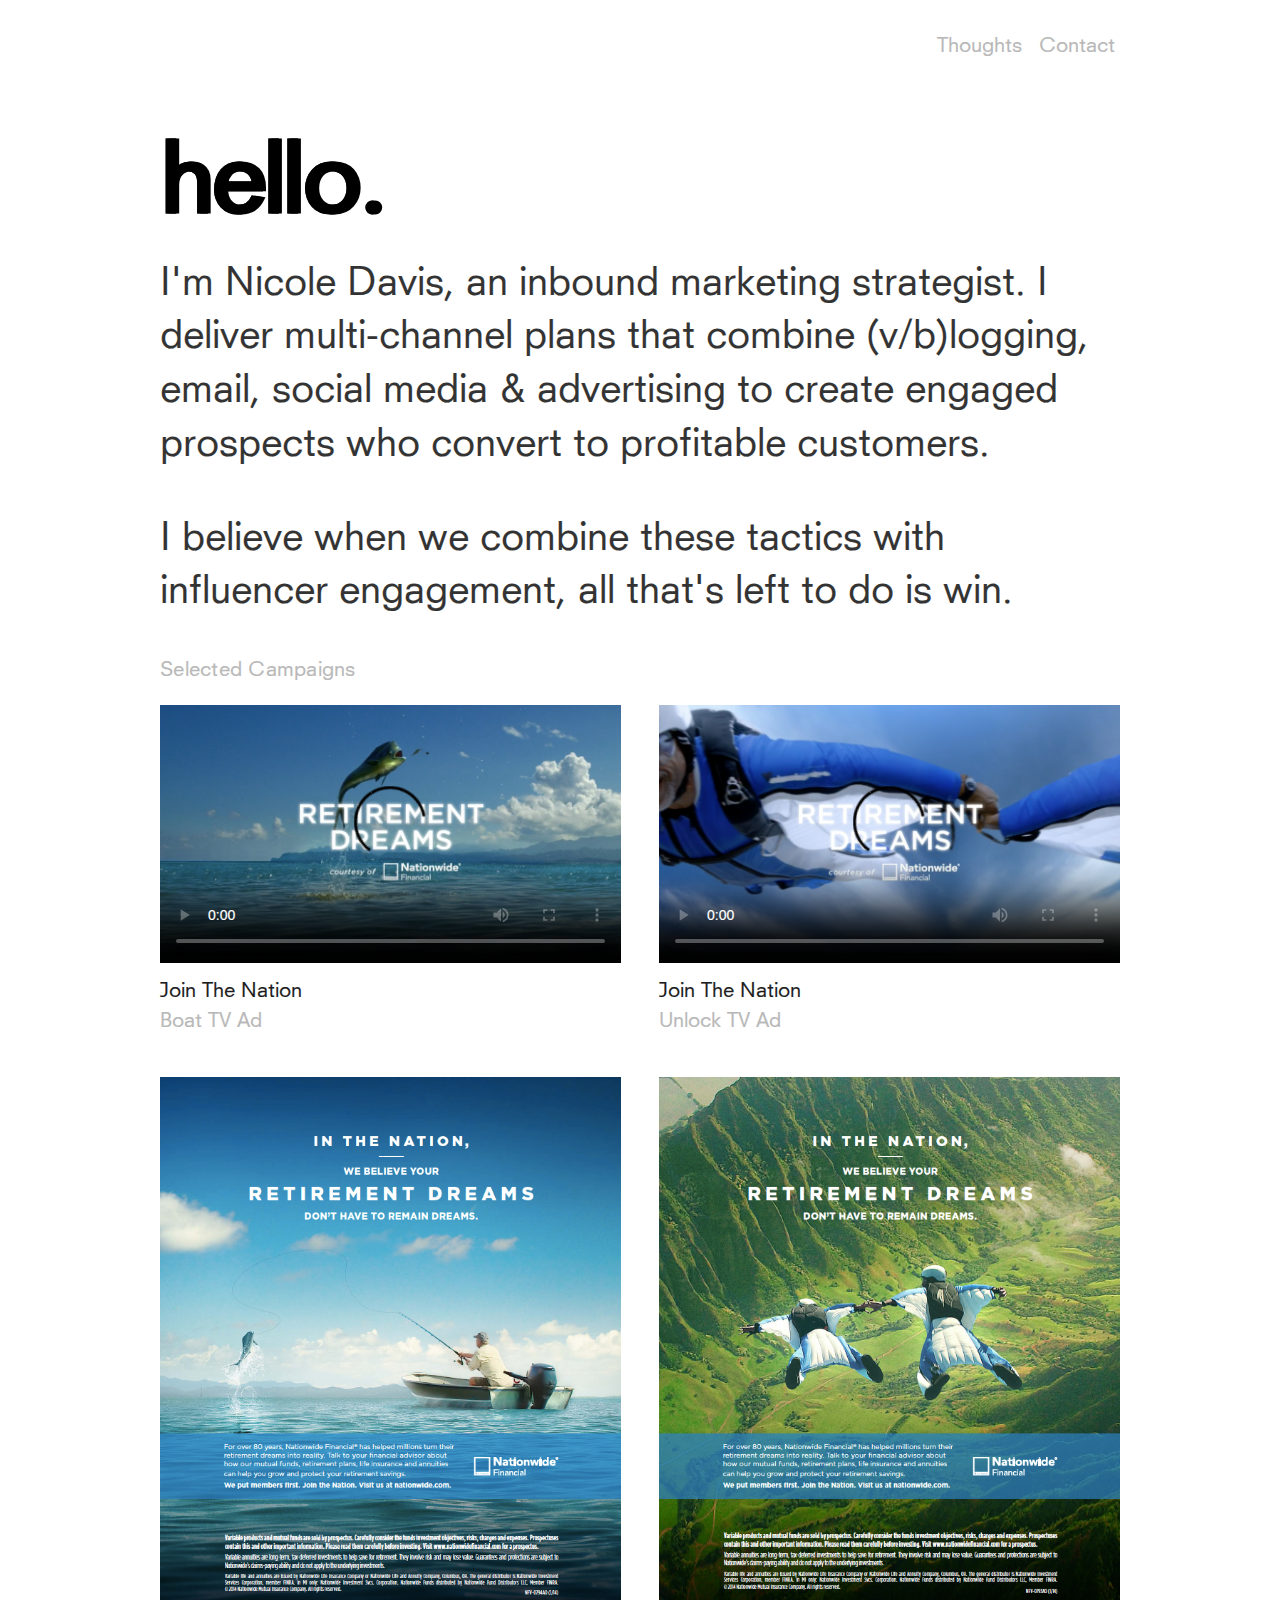
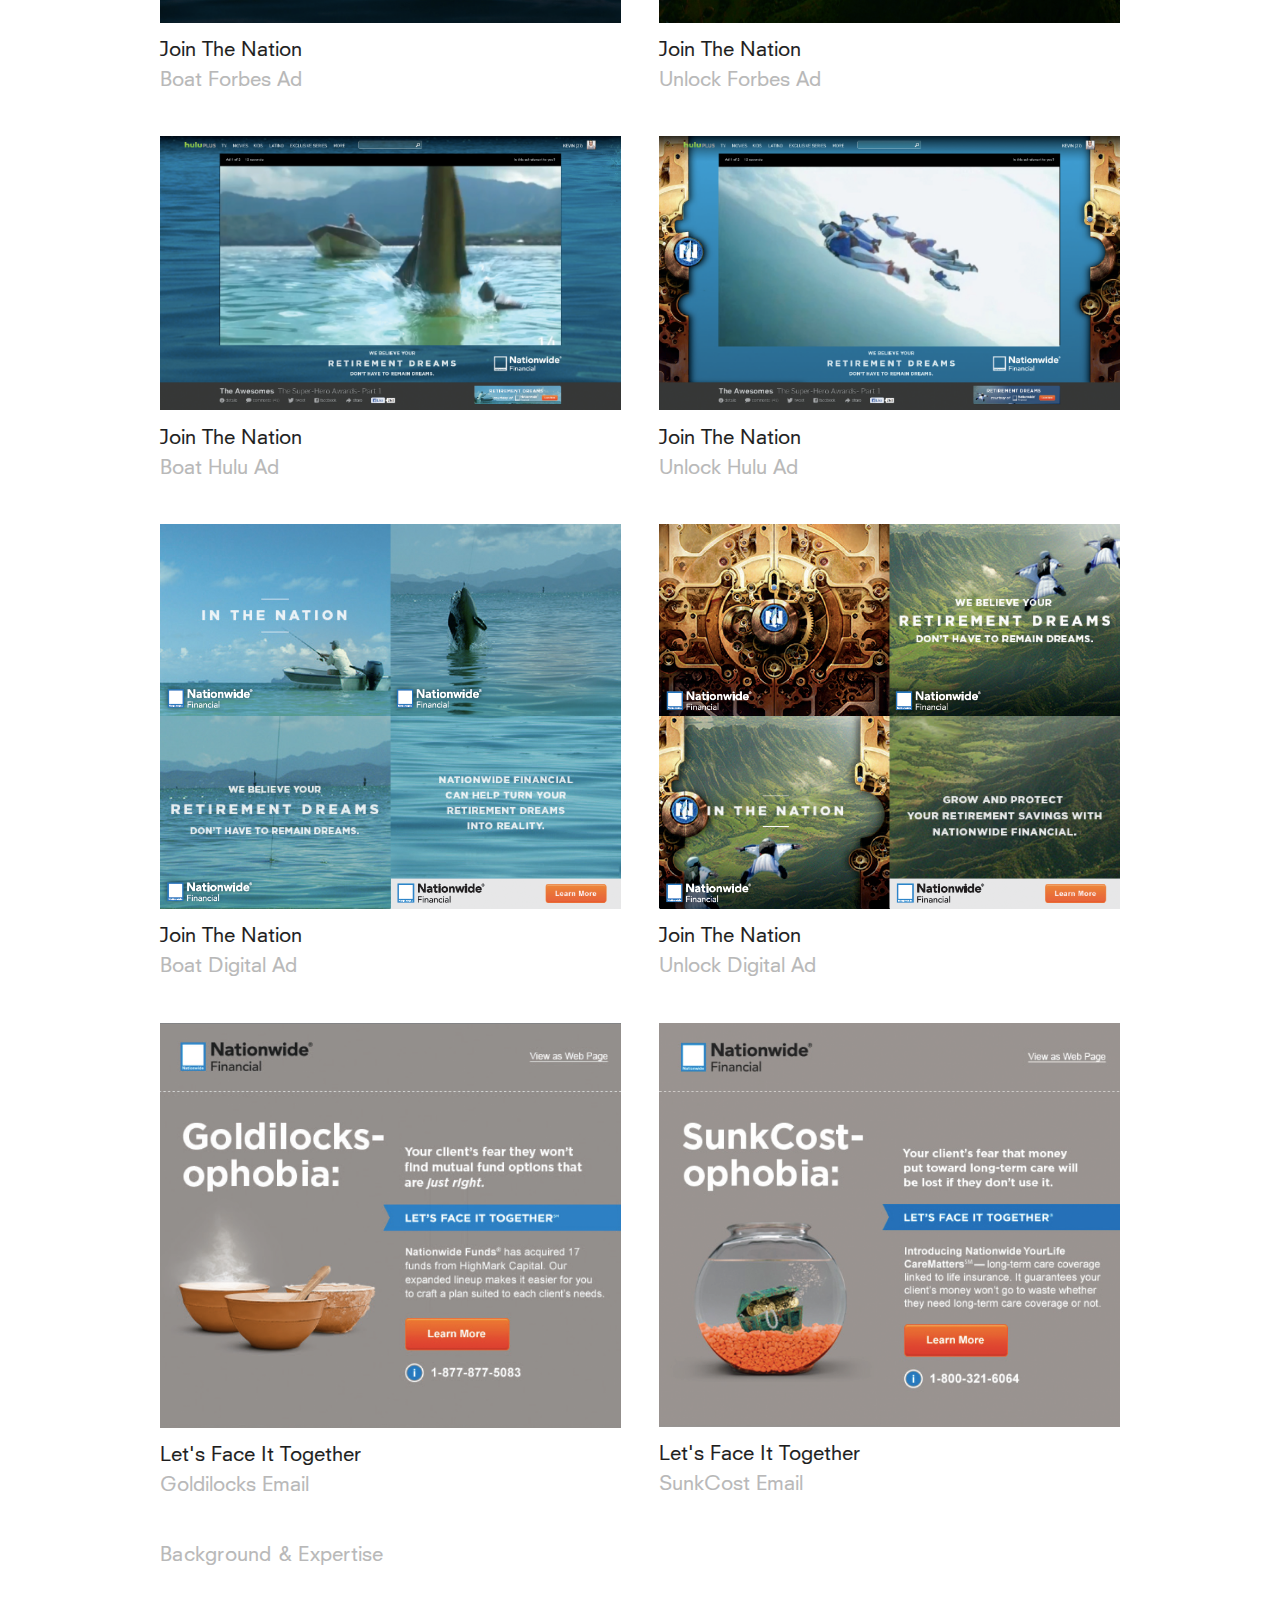
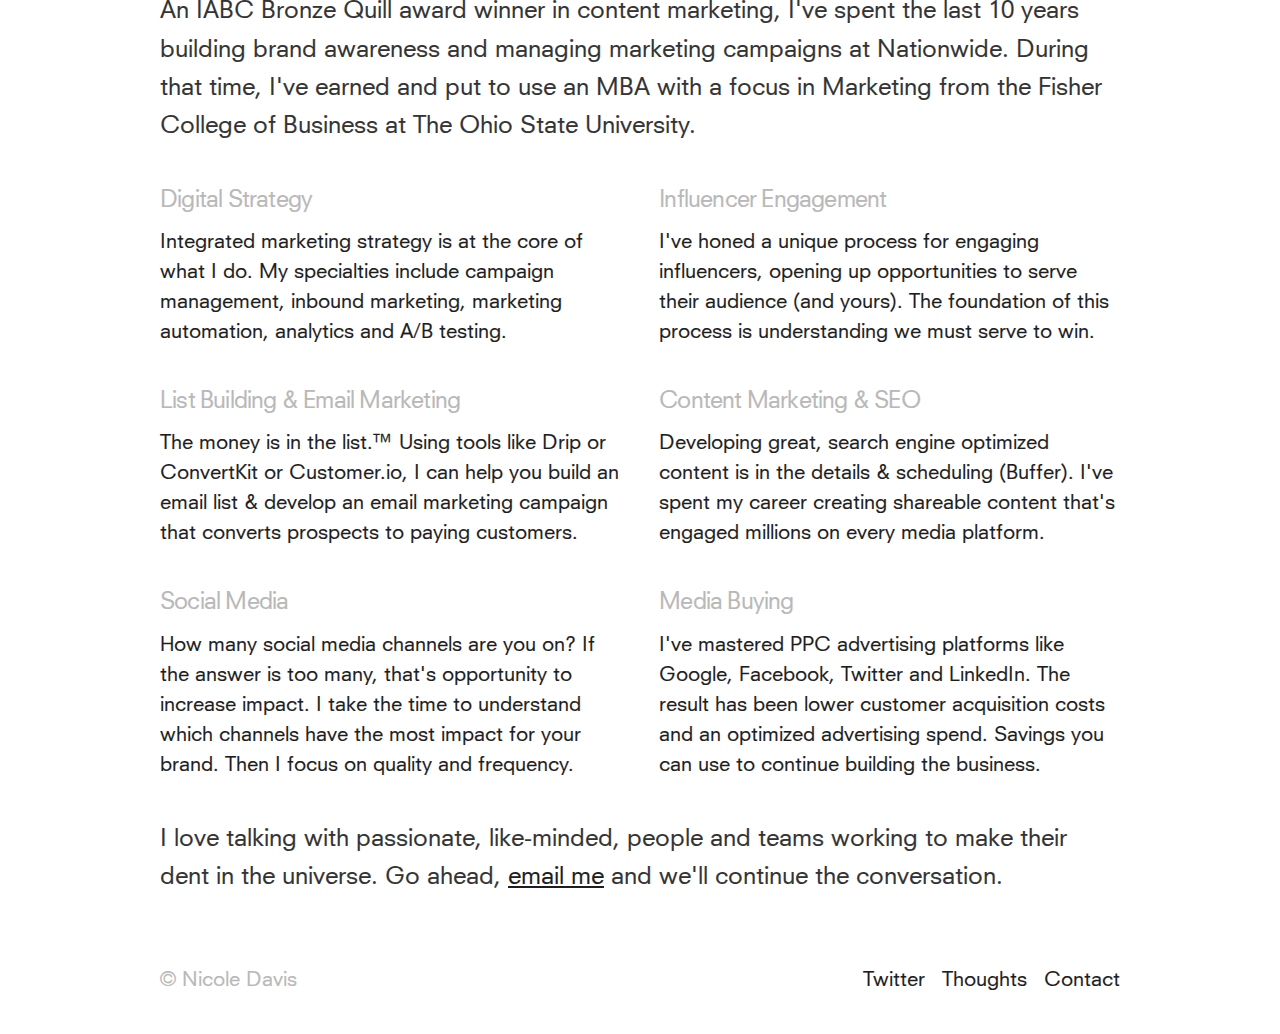
==== commit 8216c32a: "Comments out certificate image." ====
--- a/index.html
+++ b/index.html
@@ -170,7 +170,7 @@
 
   <section class="certifications">
     <div class="container">
-      <img class="u-max-full-width" src="images/inbound-cert-hubspot.png"/>
+      <!--<img class="u-max-full-width" src="images/inbound-cert-hubspot.png"/>-->
     </div>
   </section>
 
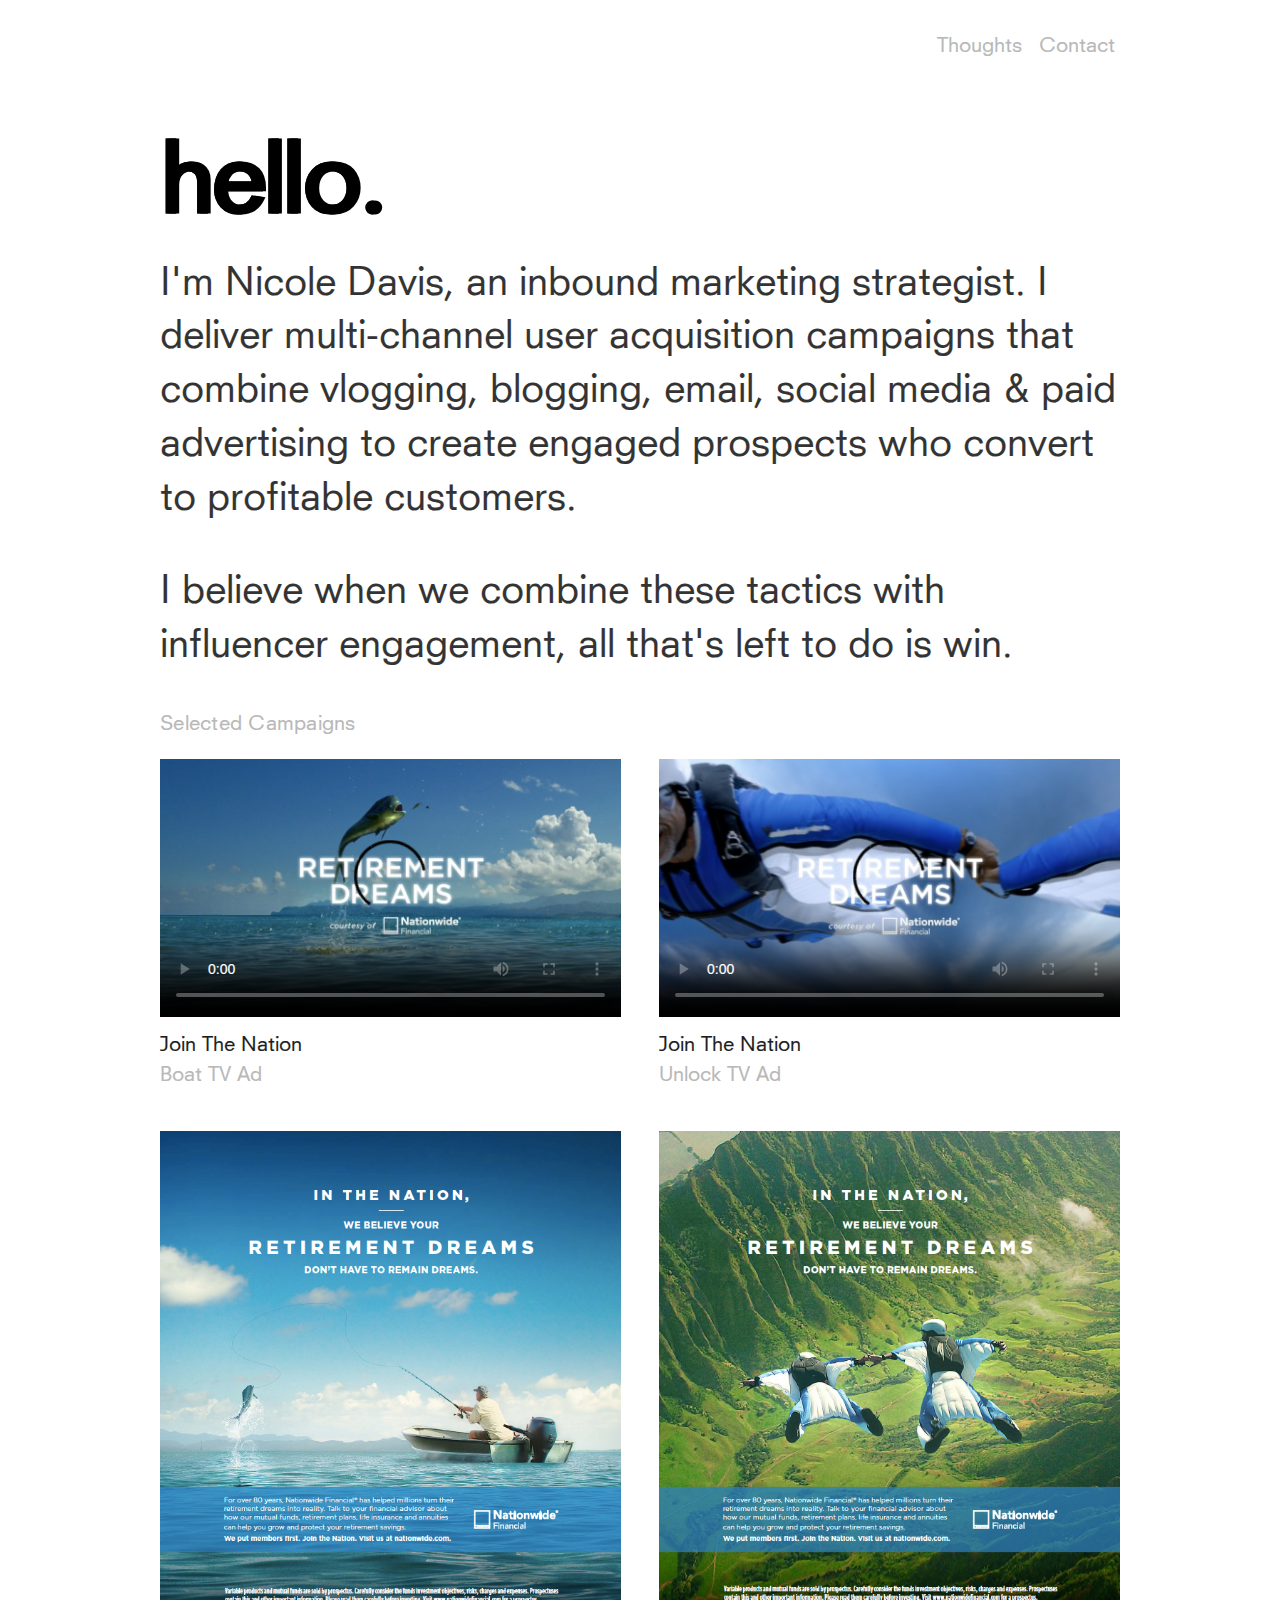
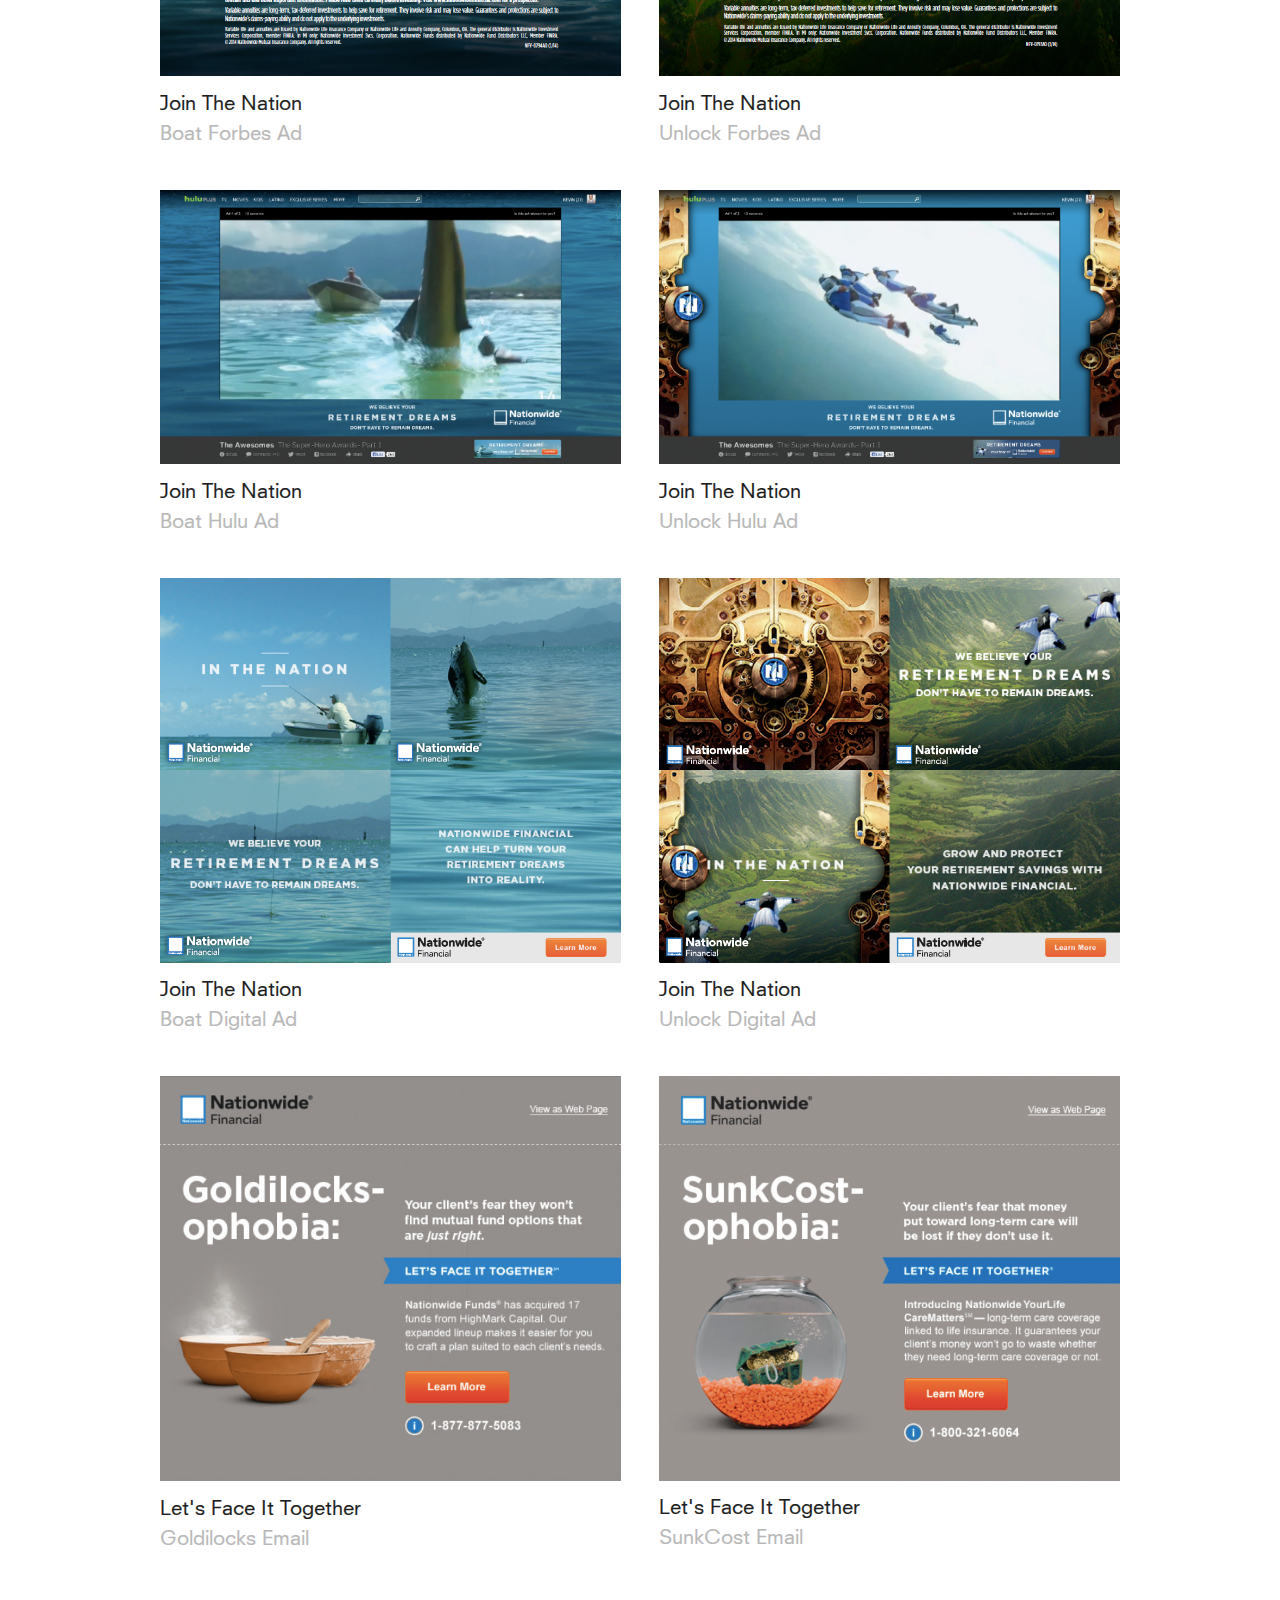
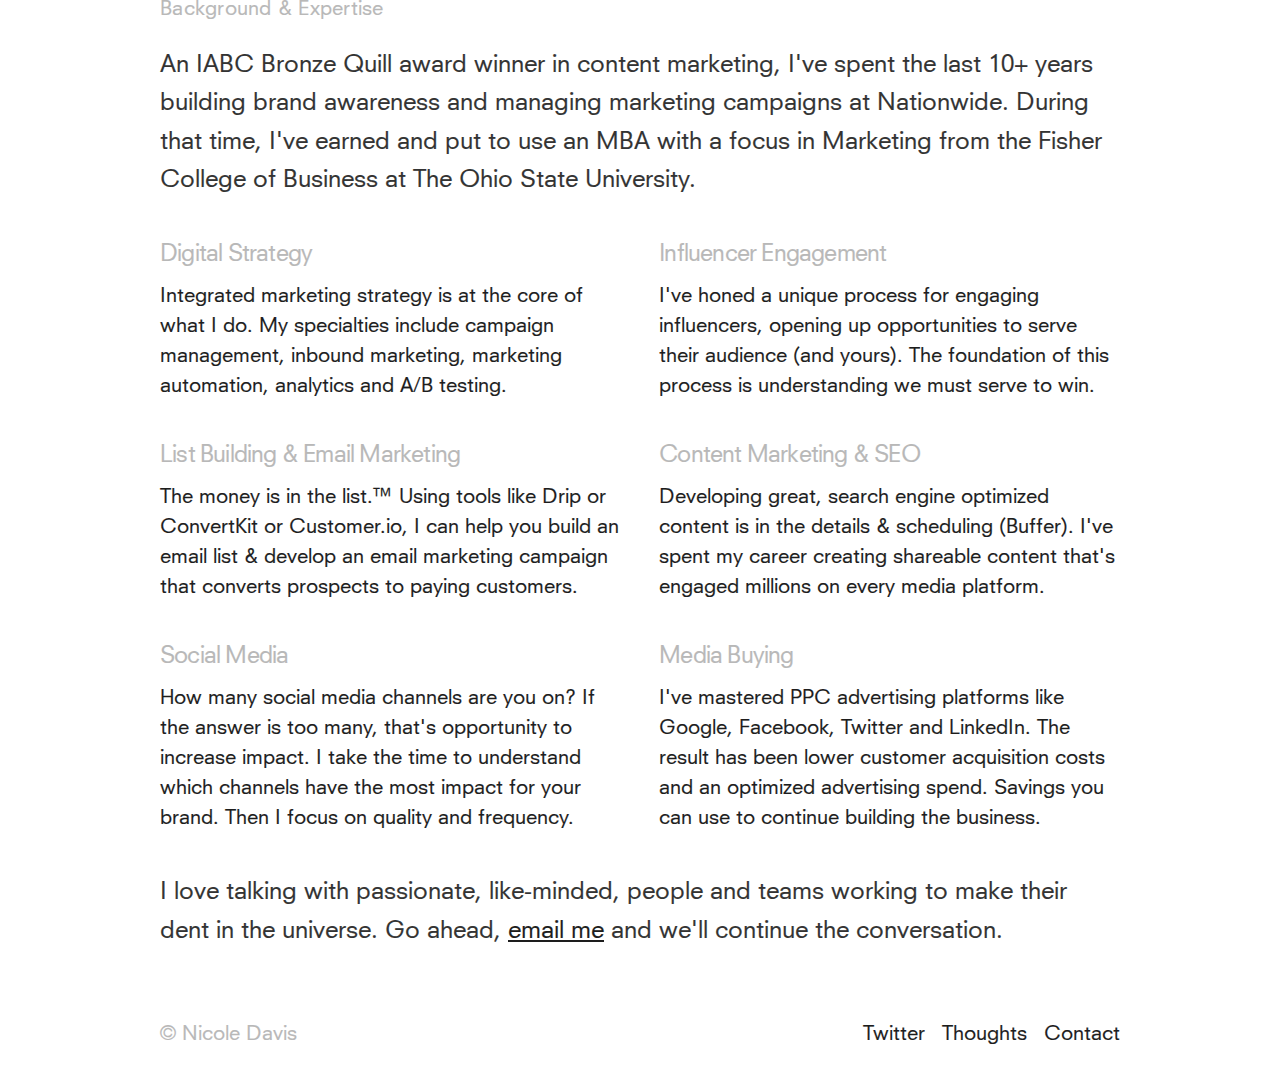
==== commit 9a249e82: "Message updates." ====
--- a/index.html
+++ b/index.html
@@ -34,7 +34,7 @@
         <div class="eleven column">
             <h1>hello.</h1>
 
-            <p>I'm Nicole Davis, an inbound marketing strategist. I deliver multi-channel plans that combine (v/b)logging, email, social media & advertising to create engaged prospects who convert to profitable customers.</p>
+            <p>I'm Nicole Davis, an inbound marketing strategist. I deliver multi-channel user acquisition campaigns that combine vlogging, blogging, email, social media & paid advertising to create engaged prospects who convert to profitable customers.</p>
 
             <p>I believe when we combine these tactics with influencer engagement, all that's left to do is win.</p>
         </div>
@@ -121,7 +121,7 @@
       <div class="row background">
         <div class="eleven column">
           <h2>Background & Expertise</h2>
-          <p>An IABC Bronze Quill award winner in content marketing, I've spent the last 10 years building brand awareness and managing marketing campaigns at Nationwide.
+          <p>An IABC Bronze Quill award winner in content marketing, I've spent the last 10+ years building brand awareness and managing marketing campaigns at Nationwide.
           During that time, I've earned and put to use an MBA with a focus in Marketing from the Fisher College of Business at The Ohio State University.</p>
         </div>
       </div>
--- a/css/custom.css
+++ b/css/custom.css
@@ -150,7 +150,9 @@
 }
 
 .expertise a,
-.expertise a:hover {
+.expertise a:hover,
+.hero a,
+.hero a:hover {
   color: #1d1d1d;
   text-decoration: underline;
   font: normal;
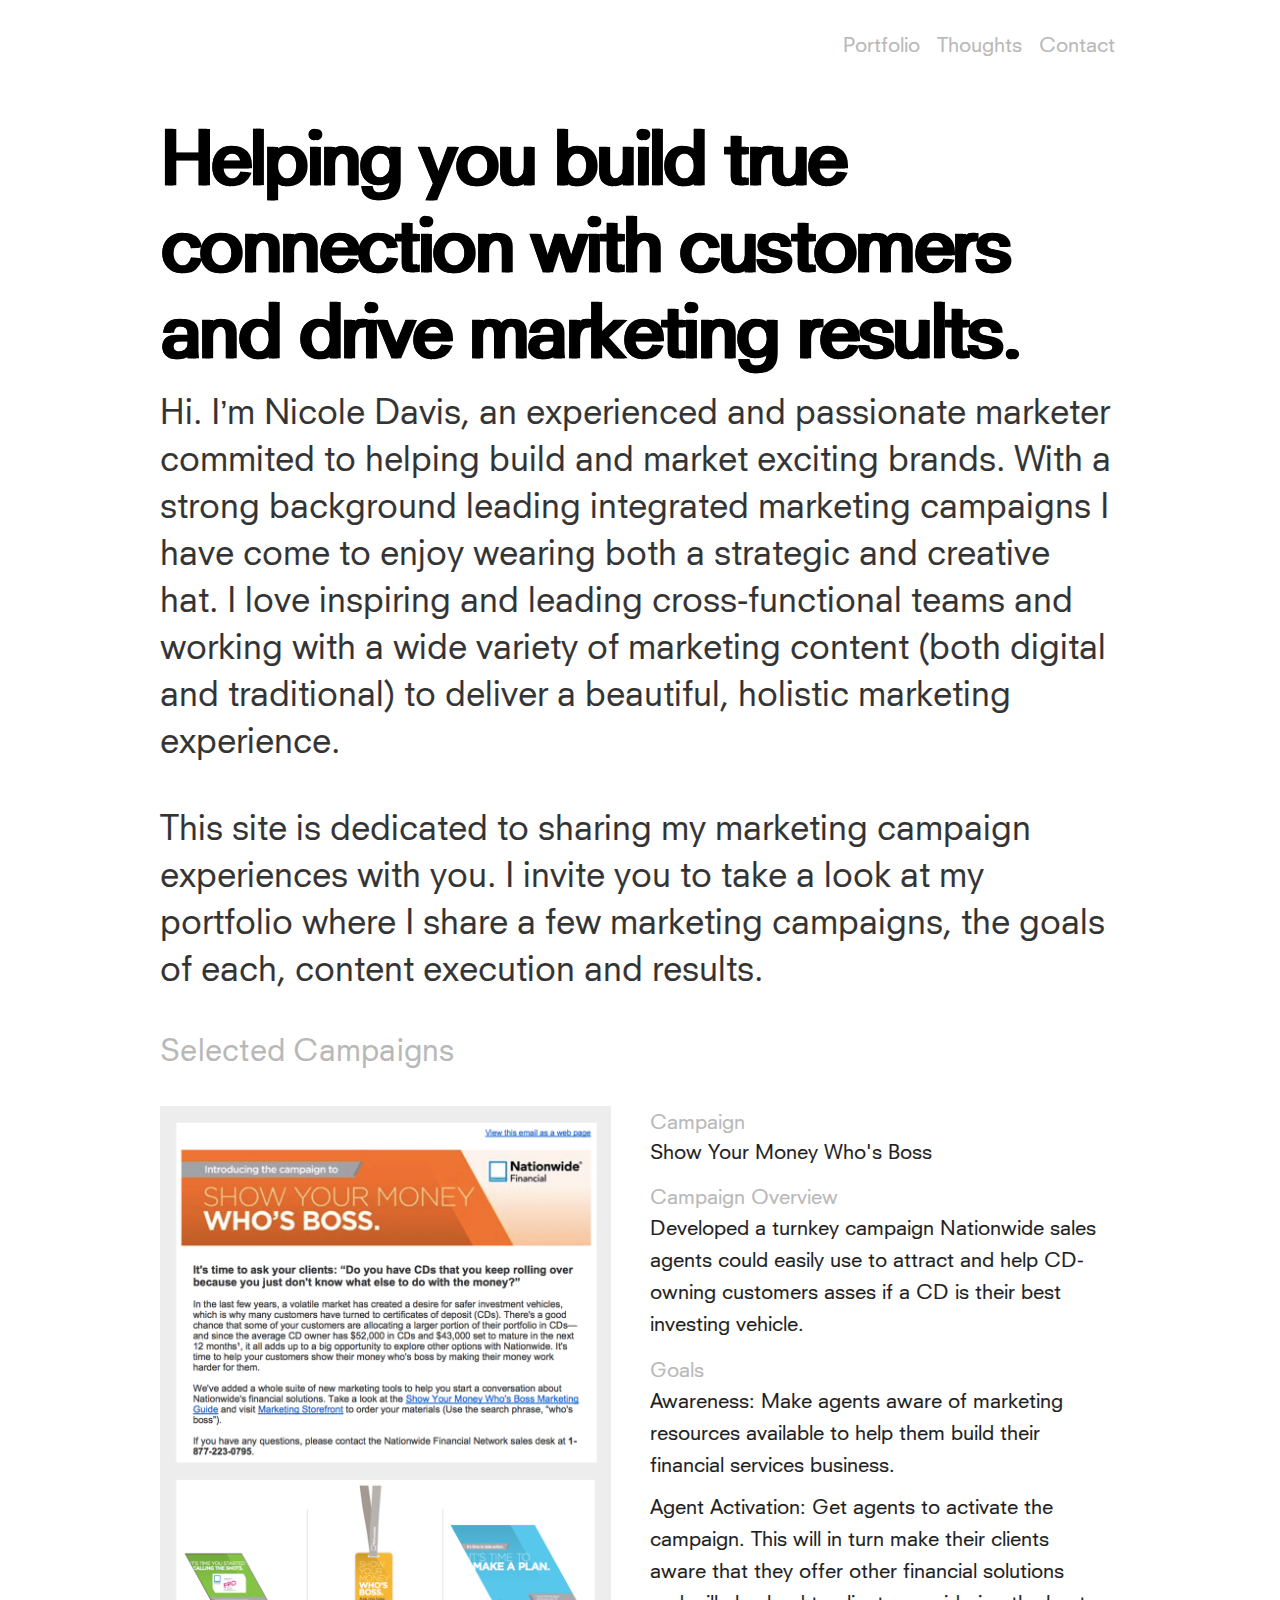
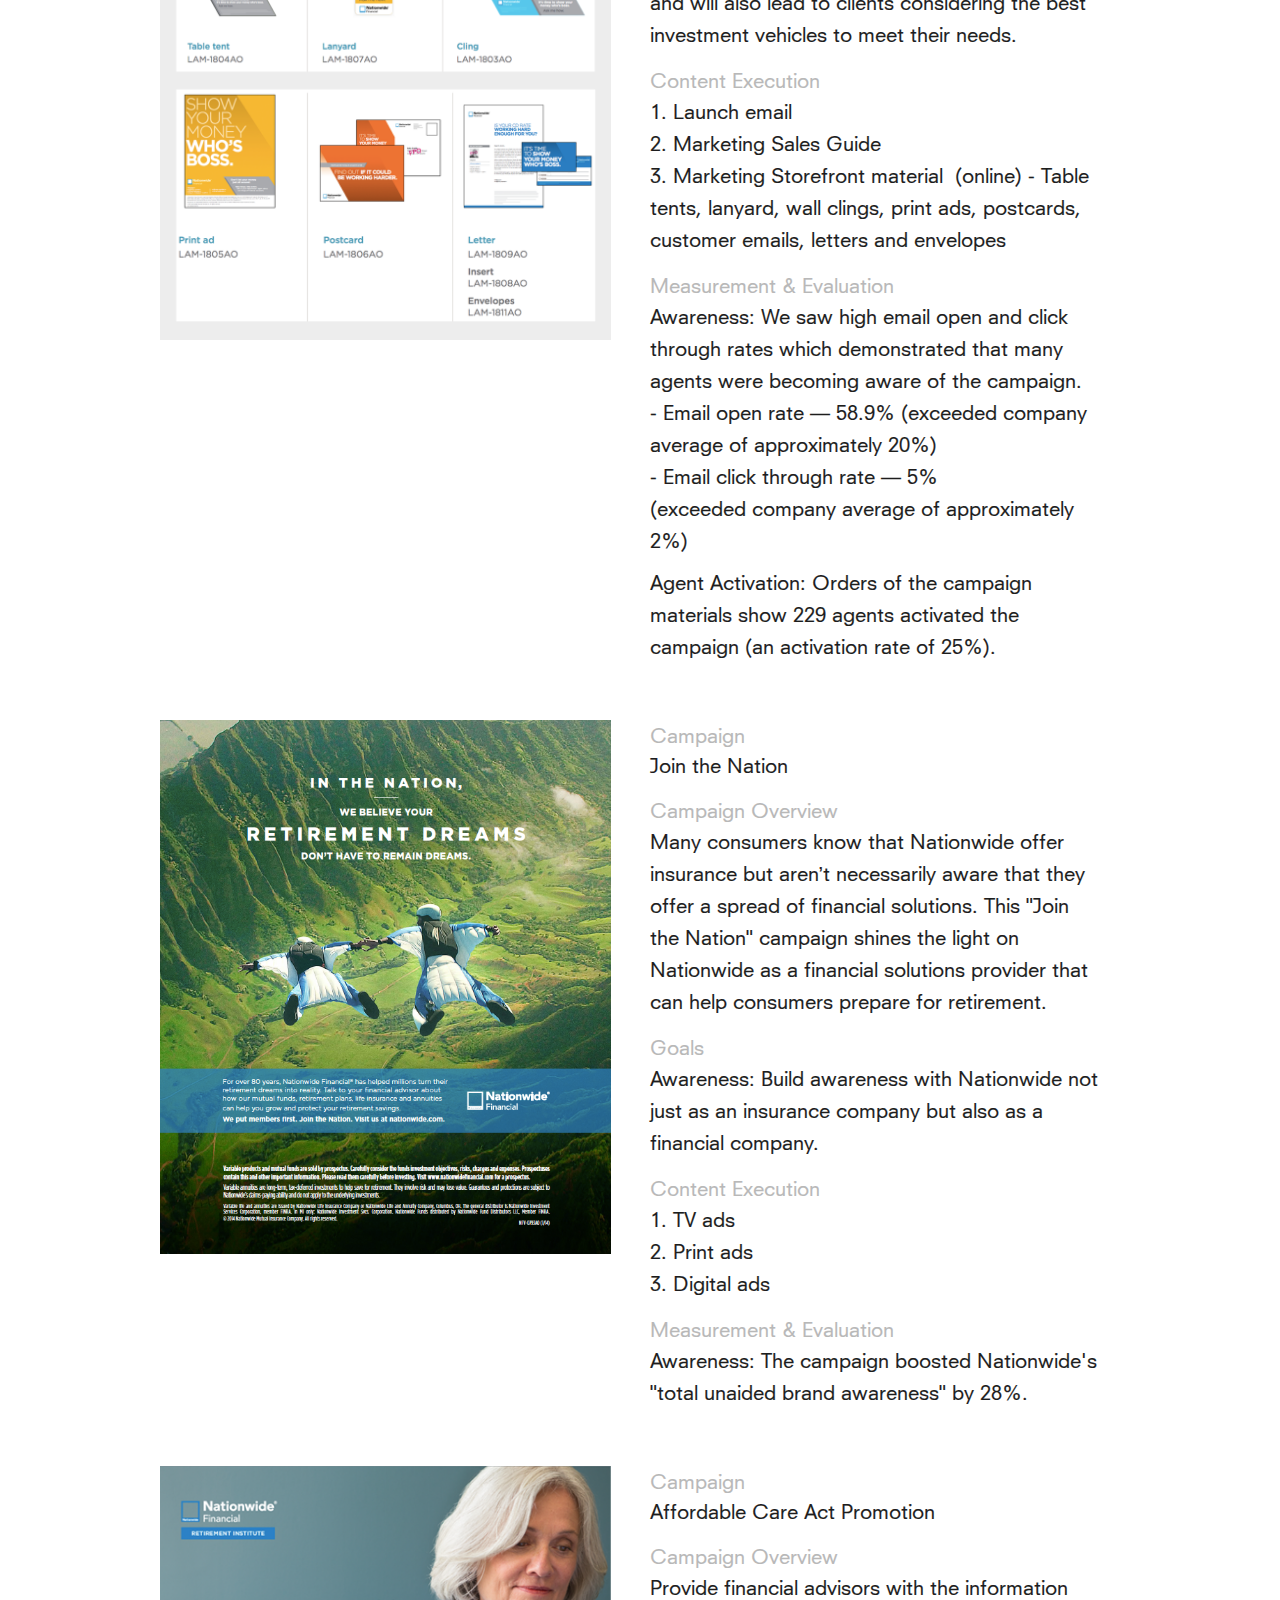
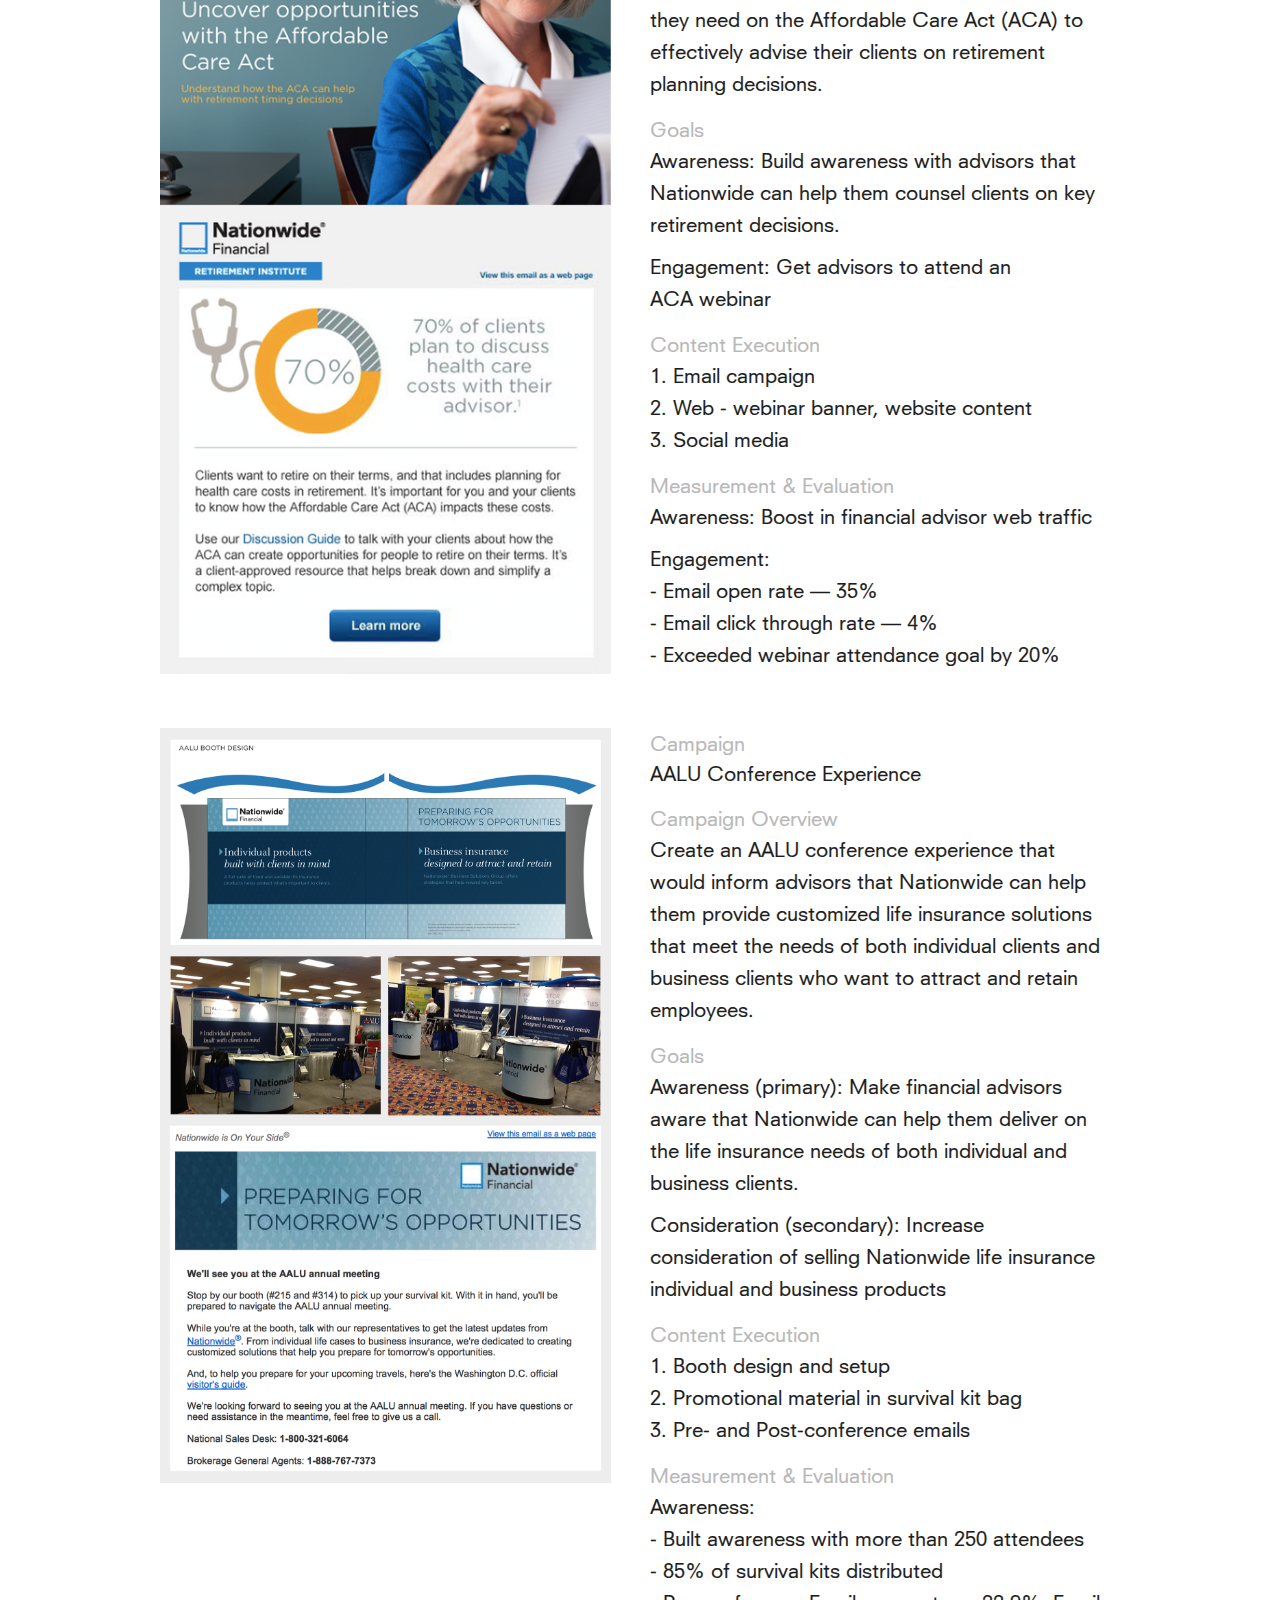
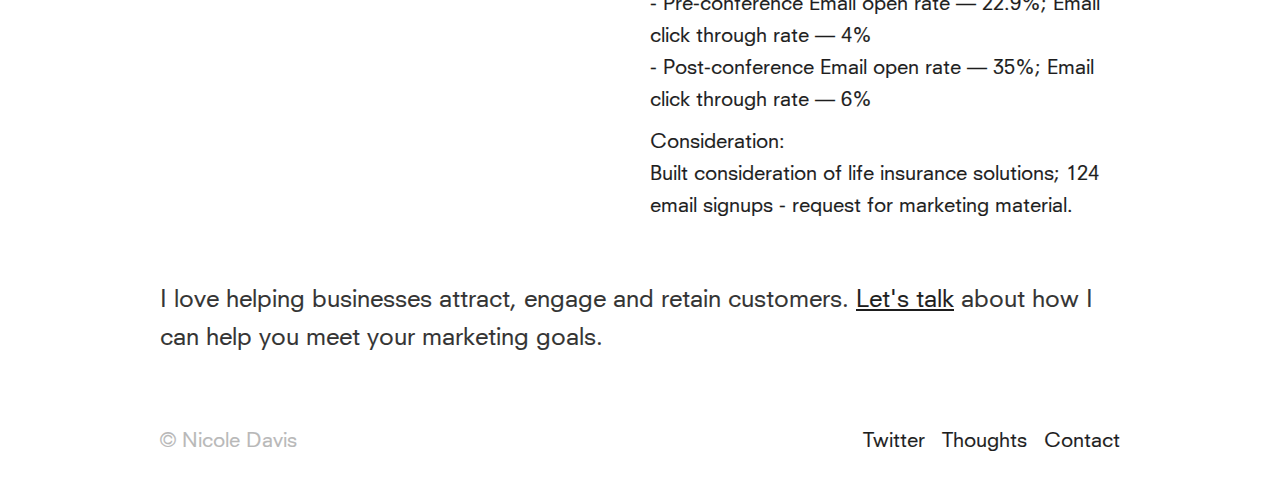
==== commit 318c7198: "Adds overview and results for each project in the portfolio." ====
--- a/index.html
+++ b/index.html
@@ -2,8 +2,8 @@
 <html lang="en">
 <head>
   <meta charset="utf-8">
-  <title>Inbound Marketing Strategist</title>
-  <meta name="description" content="Inbound Marketing Specialist">
+  <title>Marketing Campaign Manager</title>
+  <meta name="description" content="Marketing Campaign Manager">
   <meta name="author" content="Nicole Davis">
 
   <meta name="viewport" content="width=device-width, initial-scale=1">
@@ -20,6 +20,7 @@
       <div class="row">
         <div class="eleven column">
             <ul>
+              <li><a href="#portfolio">Portfolio</a></li>
               <li><a href="https://medium.com/@nicolefdavis" target="_blank">Thoughts</a></li>
               <li><a href="mailto:nicolefthomas@gmail.com?subject=Hello Nicole">Contact</a></li>
             </ul>
@@ -32,84 +33,166 @@
     <div class="container">
       <div class="row">
         <div class="eleven column">
-            <h1>hello.</h1>
-
-            <p>I'm Nicole Davis, an inbound marketing strategist. I deliver multi-channel user acquisition campaigns that combine vlogging, blogging, email, social media & paid advertising to create engaged prospects who convert to profitable customers.</p>
-
-            <p>I believe when we combine these tactics with influencer engagement, all that's left to do is win.</p>
+            <h1>Helping you build true connection with customers and drive marketing results.</h1>
+
+            <p>Hi. I’m Nicole Davis, an experienced and passionate marketer commited to helping build and market exciting brands. With a strong background leading integrated marketing campaigns I have come to enjoy wearing both a strategic and creative hat. I love inspiring and leading cross-functional teams and working with a wide variety of marketing content (both digital and traditional) to deliver a beautiful, holistic marketing experience.</p>
+
+            <p>This site is dedicated to sharing my marketing campaign experiences with you. I invite you to take a look at my portfolio where I share a few marketing campaigns, the goals of each, content execution and results.</p>
         </div>
       </div>
     </div>
   </section>
 
-  <section class="projects categories">
+  <section id="portfolio" class="projects categories">
     <div class="container">
       <div class="row">
         <h2>Selected Campaigns</h2>
 
         <ul>
-          <li class="one-half column category">
-            <video class="u-max-full-width" controls poster="images/boat-15-hd-poster.png">
-              <source src="images/boat-15-hd.mp4" type="video/mp4">
-            </video>
-            <span class="entity">Join The Nation</span>
-            <span class="description">Boat TV Ad</span>
-          </li>
-
-          <li class="one-half column category">
-            <video class="u-max-full-width" controls poster="images/unlock-30-hd-poster.png">
-              <source src="images/unlock-30-hd.mp4" type="video/mp4">
-            </video>
-            <span class="entity">Join The Nation</span>
-            <span class="description">Unlock TV Ad</span>
-          </li>
-
-          <li class="one-half column category" style="margin-left: 0;">
-            <img class="u-max-full-width" src="images/boat-print.png"/>
-            <span class="entity">Join The Nation</span>
-            <span class="description">Boat Forbes Ad</span>
-          </li>
-
-          <li class="one-half column category">
+          <li class="one-half column category" style="margin-left: 0;">
+            <img class="u-max-full-width" src="images/campaign-show-your-money-whos-boss.png"/>
+          </li>
+
+          <li class="one-half column category">
+            <span class="description">Campaign</span>
+            <span class="entity">Show Your Money Who's Boss</span>
+
+            <section class="campaign-description">
+              <span class="description">Campaign Overview</span>
+              <p>Developed a turnkey campaign Nationwide sales agents could easily use to attract and help CD-owning customers asses if a CD is their best investing vehicle.</p>
+            </section>
+
+            <section class="campaign-description">
+              <span class="description">Goals</span>
+              <p>Awareness: Make agents aware of marketing resources available to help them build their financial services business.</p>
+              <p>Agent Activation: Get agents to activate the campaign. This will in turn make their clients aware that they offer other financial solutions and will also lead to clients considering the best investment vehicles to meet their needs.</p>
+            </section>
+
+            <section class="campaign-description">
+              <span class="description">Content Execution</span>
+              <p>1. Launch email 
+                <br>2. Marketing Sales Guide
+                <br>3. Marketing Storefront material  (online) - Table tents, lanyard, wall clings, print ads, postcards, customer emails, letters and envelopes
+              </p>
+            </section>
+
+            <section class="campaign-description">
+              <span class="description">Measurement & Evaluation</span>
+              <p>Awareness: We saw high email open and click through rates which demonstrated that many agents were becoming aware of the campaign.
+                 <br>- Email open rate — 58.9% (exceeded company average of approximately 20%)
+                 <br>- Email click through rate — 5% (exceeded company average of approximately 2%)
+              </p>
+              <p>Agent Activation: Orders of the campaign materials show 229 agents activated the campaign (an activation rate of 25%).</p>
+            </section>
+
+          </li>
+
+          <li class="one-half column category" style="margin-left: 0;">
             <img class="u-max-full-width" src="images/unlock-print.png"/>
-            <span class="entity">Join The Nation</span>
-            <span class="description">Unlock Forbes Ad</span>
-          </li>
-
-          <li class="one-half column category" style="margin-left: 0;">
-            <img class="u-max-full-width" src="images/boat-hulu-skin.png"/>
-            <span class="entity">Join The Nation</span>
-            <span class="description">Boat Hulu Ad</span>
-          </li>
-
-          <li class="one-half column category">
-            <img class="u-max-full-width" src="images/unlock-hulu-skin.png"/>
-            <span class="entity">Join The Nation</span>
-            <span class="description">Unlock Hulu Ad</span>
-          </li>
-
-          <li class="one-half column category" style="margin-left: 0;">
-            <img class="u-max-full-width" src="images/boat-standard-digital.png"/>
-            <span class="entity">Join The Nation</span>
-            <span class="description">Boat Digital Ad</span>
-          </li>
-
-          <li class="one-half column category">
-            <img class="u-max-full-width" src="images/unlock-standard-digital.png"/>
-            <span class="entity">Join The Nation</span>
-            <span class="description">Unlock Digital Ad</span>
-          </li>
-
-          <li class="one-half column category" style="margin-left: 0;">
-            <img class="u-max-full-width" src="images/goldilocks-ophobia-email.png"/>
-            <span class="entity">Let's Face It Together</span>
-            <span class="description">Goldilocks Email</span>
-          </li>
-
-          <li class="one-half column category">
-            <img class="u-max-full-width" src="images/sunkcost-ophobia-email.png"/>
-            <span class="entity">Let's Face It Together</span>
-            <span class="description">SunkCost Email</span>
+          </li>
+
+          <li class="one-half column category">
+            <span class="description">Campaign</span>
+            <span class="entity">Join the Nation</span>
+
+            <section class="campaign-description">
+              <span class="description">Campaign Overview</span>
+              <p>Many consumers know that Nationwide offer insurance but aren’t necessarily aware that they offer a spread of financial solutions. This "Join the Nation" campaign shines the light on Nationwide as a financial solutions provider that can help consumers prepare for retirement.</p>
+            </section>
+
+            <section class="campaign-description">
+              <span class="description">Goals</span>
+              <p>Awareness: Build awareness with Nationwide not just as an insurance company but also as a financial company.</p>
+
+            <section class="campaign-description">
+              <span class="description">Content Execution</span>
+              <p>1. TV ads
+                <br>2. Print ads
+                <br>3. Digital ads
+            </section>
+
+            <section class="campaign-description">
+              <span class="description">Measurement & Evaluation</span>
+              <p>Awareness: The campaign boosted Nationwide's "total unaided brand awareness" by 28%.</p>
+            </section>
+          </li>
+
+          <li class="one-half column category" style="margin-left: 0;">
+            <img class="u-max-full-width" src="images/campaign-affordable-care-act-promotion.png"/>
+          </li>
+
+          <li class="one-half column category">
+            <span class="description">Campaign</span>
+            <span class="entity">Affordable Care Act Promotion</span>
+
+            <section class="campaign-description">
+              <span class="description">Campaign Overview</span>
+              <p>Provide financial advisors with the information they need on the Affordable Care Act (ACA) to effectively advise their clients on retirement planning decisions.</p>
+            </section>
+
+            <section class="campaign-description">
+              <span class="description">Goals</span>
+              <p>Awareness: Build awareness with advisors that Nationwide can help them counsel clients on key retirement decisions.</p>
+              <p>Engagement: Get advisors to attend an ACA webinar</p>
+            </section>
+
+            <section class="campaign-description">
+              <span class="description">Content Execution</span>
+              <p>1. Email campaign 
+                <br>2. Web - webinar banner, website content
+                <br>3. Social media 
+              </p>
+            </section>
+
+            <section class="campaign-description">
+              <span class="description">Measurement & Evaluation</span>
+              <p>Awareness: Boost in financial advisor web traffic</p>
+              <p>Engagement: 
+              <br>- Email open rate — 35% 
+              <br>- Email click through rate — 4% 
+              <br>- Exceeded webinar attendance goal by 20%</p>
+            </section>
+          </li>
+
+          <li class="one-half column category" style="margin-left: 0;">
+            <img class="u-max-full-width" src="images/booth-design-aalu-conference.png"/>
+          </li>
+
+          <li class="one-half column category">
+            <span class="description">Campaign</span>
+            <span class="entity">AALU Conference Experience</span>
+
+            <section class="campaign-description">
+              <span class="description">Campaign Overview</span>
+              <p>Create an AALU conference experience that would inform advisors that Nationwide can help them provide customized life insurance solutions that meet the needs of both individual clients and business clients who want to attract and retain employees.</p>
+            </section>
+
+            <section class="campaign-description">
+              <span class="description">Goals</span>
+              <p>Awareness (primary): Make financial advisors aware that Nationwide can help them deliver on the life insurance needs of both individual and business clients.</p>
+              <p>Consideration (secondary): Increase consideration of selling Nationwide life insurance individual and business products</p>
+            </section>
+
+            <section class="campaign-description">
+              <span class="description">Content Execution</span>
+              <p>1. Booth design and setup 
+                <br>2. Promotional material in survival kit bag
+                <br>3. Pre- and Post-conference emails
+              </p>
+            </section>
+
+            <section class="campaign-description">
+              <span class="description">Measurement & Evaluation</span>
+              <p>Awareness:
+               <br>- Built awareness with more than 250 attendees
+               <br>- 85% of survival kits distributed
+               <br>- Pre-conference Email open rate — 22.9%;  Email click through rate — 4%
+               <br>- Post-conference Email open rate — 35%;  Email click through rate — 6%
+              </p>
+              <p>Consideration:  
+               <br>Built consideration of life insurance solutions; 124 email signups - request for marketing material.
+              </p>
+            </section>
           </li>
         </ul>
       </div>
@@ -118,59 +201,13 @@
 
   <section class="expertise">
     <div class="container">
-      <div class="row background">
-        <div class="eleven column">
-          <h2>Background & Expertise</h2>
-          <p>An IABC Bronze Quill award winner in content marketing, I've spent the last 10+ years building brand awareness and managing marketing campaigns at Nationwide.
-          During that time, I've earned and put to use an MBA with a focus in Marketing from the Fisher College of Business at The Ohio State University.</p>
-        </div>
-      </div>
-
-      <div class="row">
-        <div class="one-half column value">
-          <h5 class="value-heading">Digital Strategy</h5>
-          <p class="value-description">Integrated marketing strategy is at the core of what I do. My specialties include campaign management, inbound marketing, marketing automation, analytics and A/B testing.</p>
-        </div>
-        <div class="one-half column value">
-          <h5 class="value-heading">Influencer Engagement</h5>
-          <p class="value-description">I've honed a unique process for engaging influencers, opening up opportunities to serve their audience (and yours). The foundation of this process is understanding we must serve to win.</p>
-        </div>
-      </div>
-
-      <div class="row">
-        <div class="one-half column value">
-          <h5 class="value-heading">List Building & Email Marketing</h5>
-          <p class="value-description">The money is in the list.™ Using tools like  Drip or ConvertKit or Customer.io, I can help you build an email list & develop an email marketing campaign that converts prospects to paying customers.</p>
-        </div>
-        <div class="one-half column value">
-          <h5 class="value-heading">Content Marketing & SEO</h5>
-          <p class="value-description">Developing great, search engine optimized content is in the details & scheduling (Buffer). I've spent my career creating shareable content that's engaged millions on every media platform.</p>
-        </div>
-      </div>
-
-      <div class="row">
-        <div class="one-half column value">
-          <h5 class="value-heading">Social Media</h5>
-          <p class="value-description">How many social media channels are you on? If the answer is too many, that's opportunity to increase impact. I take the time to understand which channels have the most impact for your brand. Then I focus on quality and frequency.</p>
-        </div>
-        <div class="one-half column value">
-          <h5 class="value-heading">Media Buying</h5>
-          <p class="value-description">I've mastered PPC advertising platforms like Google, Facebook, Twitter and LinkedIn. The result has been lower customer acquisition costs and an optimized advertising spend. Savings you can use to continue building the business.</p>
-        </div>
-      </div>
-
-      <div class="row">
-        <div class="eleven column">
-          <p>I love talking with passionate, like-minded, people and teams working to make their dent in the universe.
-          Go ahead, <a href="mailto:nicolefthomas@gmail.com?subject=Hello Nicole">email me</a> and we'll continue the conversation.</p>
-        </div>
-      </div>
-    </div>
-  </section>
-
-  <section class="certifications">
-    <div class="container">
-      <!--<img class="u-max-full-width" src="images/inbound-cert-hubspot.png"/>-->
+
+      <div class="row">
+        <div class="eleven column">
+          <p>I love helping businesses attract, engage and retain customers.
+          <a href="mailto:nicolefthomas@gmail.com?subject=Hello Nicole">Let's talk</a> about how I can help you meet your marketing goals.</p>
+        </div>
+      </div>
     </div>
   </section>
 
@@ -182,8 +219,7 @@
             <li><a href="https://twitter.com/nicolefdavis" target="_blank">Twitter</a></li>
             <li><a href="https://medium.com/@nicolefdavis" target="_blank">Thoughts</a></li>
             <li><a href="mailto:nicolefthomas@gmail.com?subject=Hello Nicole">Contact</a></li>
-            <!--<li><a href="https://www.instagram.com/nicolefdavis" target="_blank">Instagram</a></li>
-            <li><a href="https://www.facebook.com/nicfdavis" target="_blank">Facebook</a></li>-->
+
             <li class="copyright">© Nicole Davis</li>
           </ul>
         </div>
@@ -191,7 +227,5 @@
     </div>
   </footer>
 
-  <!--<script type='text/javascript'> var _d_site = _d_site || 'B40E96A6BDC619F9137E4A64'; </script>
-  <script src='//widget.privy.com/assets/widget.js'></script>-->
 </body>
 </html>
--- a/css/skeleton.css
+++ b/css/skeleton.css
@@ -76,7 +76,7 @@
   .one-third.column               { width: 30.6666666667%; }
   .two-thirds.column              { width: 65.3333333333%; }
 
-  .one-half.column                { width: 48%; }
+  .one-half.column                { width: 47%; }
 
   /* Offsets */
   .offset-by-one.column,
--- a/css/custom.css
+++ b/css/custom.css
@@ -25,7 +25,7 @@
 }
 
 .hero p {
-  font-size: 1.6em;
+  font-size: 1.4em;
   font-weight: normal;
   line-height: 1.4;
 }
@@ -34,7 +34,7 @@
   margin: 0;
   margin: 0.2em 0;
 
-  font-size: 4em;
+  font-size: 3em;
   font-weight: bold;
   color: #000;
   text-shadow: 3px 0 0 #000;
@@ -110,7 +110,7 @@
 
 h2 {
   color: #b8b8b8;
-  font-size: 20px;
+  font-size: 30px;
   letter-spacing: 0.25px;
   margin-bottom: 0;
   margin-bottom: 1.2em;
@@ -160,6 +160,25 @@
 
 .certifications {
   text-align: center;
+}
+
+.campaign-description {
+  margin: 0;
+  padding: 0;
+  font-size: 20px;
+  margin: 15px 0;
+}
+
+.campaign-description strong {
+  margin: 0;
+  padding: 0;
+  font-weight: 600;
+}
+
+.campaign-description p {
+  margin: 0;
+  padding: 0;
+  margin-bottom: 10px;
 }
 
 /* tablet */
